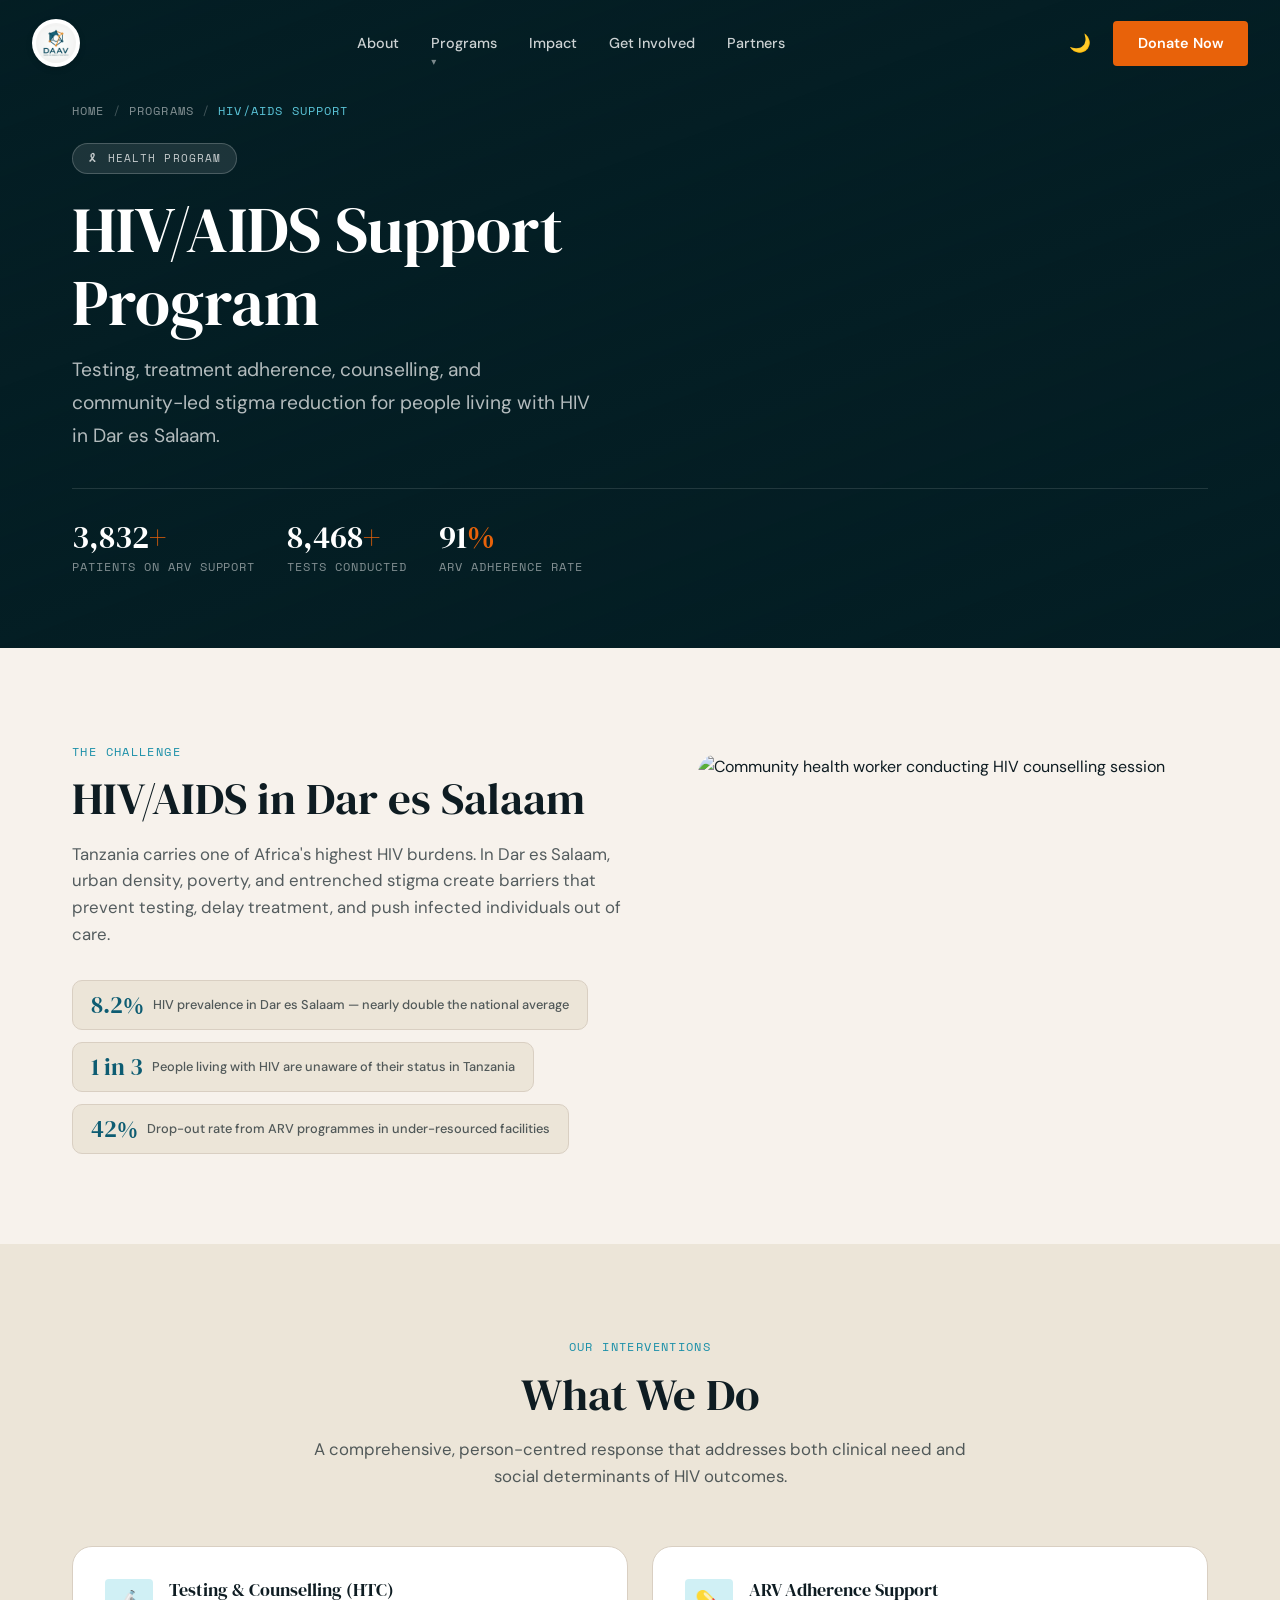
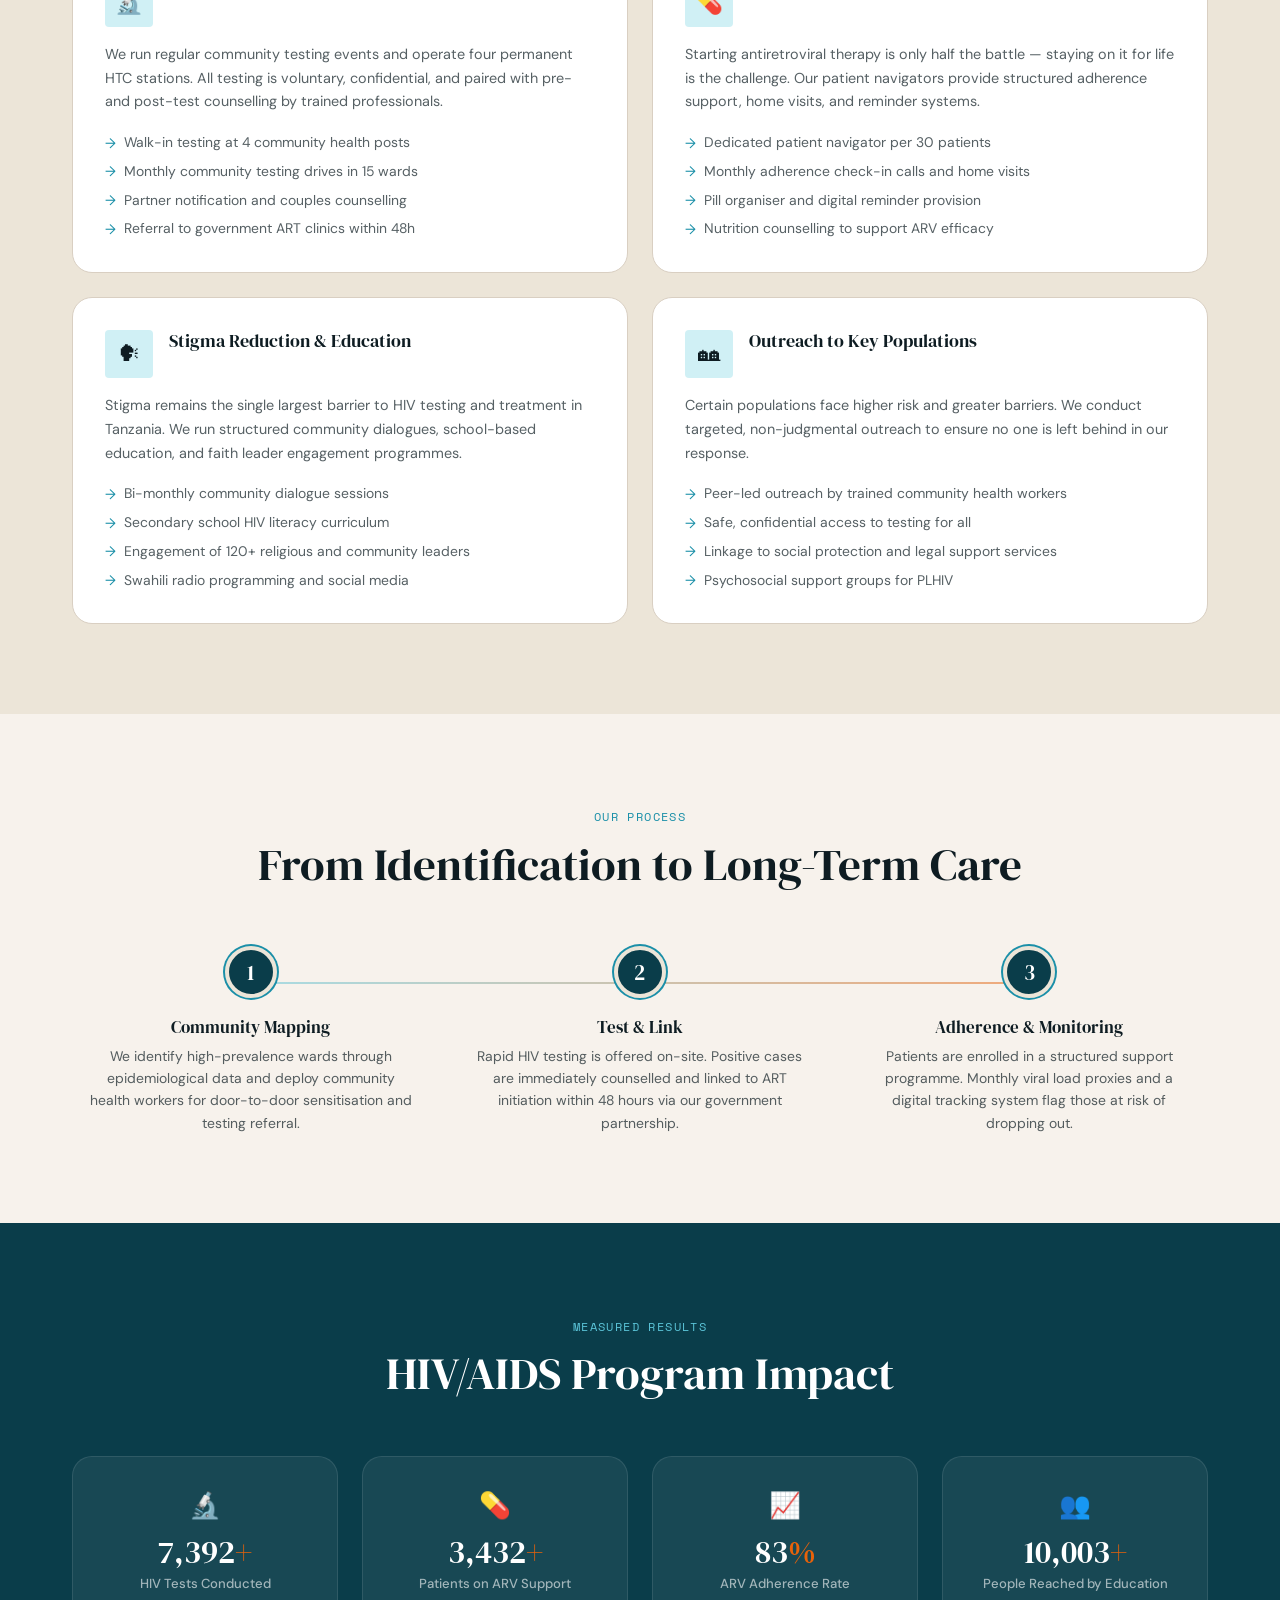
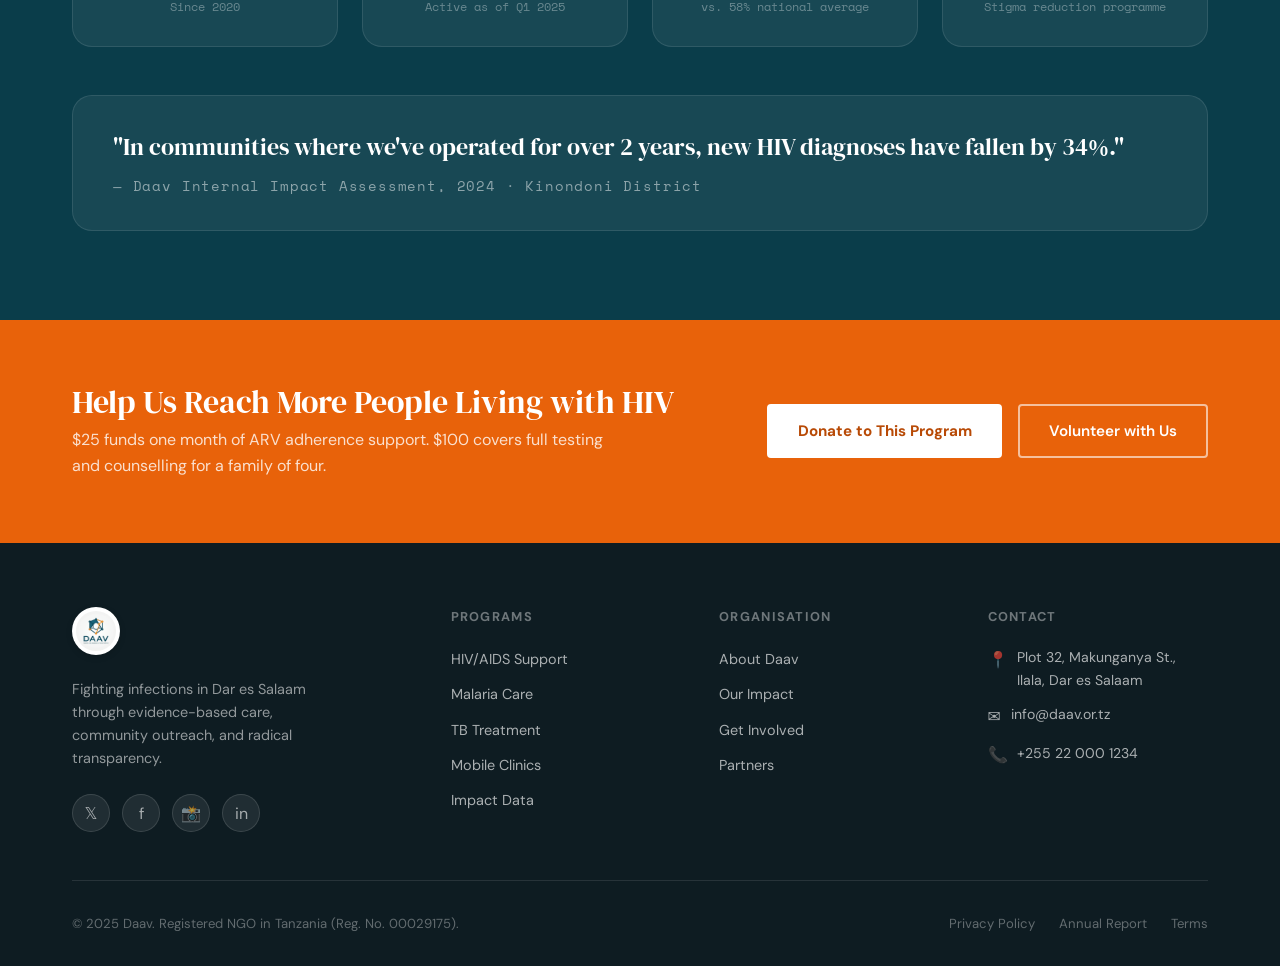
==== programs/HIV support.html @ b74aa7bf "New Program files update" ====
<!DOCTYPE html>
<html lang="en" data-theme="light">
<head>
  <meta charset="UTF-8"/>
  <meta name="viewport" content="width=device-width, initial-scale=1.0"/>
  <meta name="description" content="Daav HIV/AIDS Support Program — Testing, ARV adherence, counselling and stigma reduction in Dar es Salaam, Tanzania."/>
  <title>Daav NGO | HIV/AIDS Support</title>
  <link rel="icon" type="image/png" sizes="32x32" href="../assets/Daav_logo.webp">
  <link rel="icon" type="image/png" sizes="16x16" href="../assets/Daav_logo.webp">
  <link rel="shortcut icon" href="../assets/Daav_logo.webp">
  <link rel="stylesheet" href="../css/styles.css"/>
  <link rel="stylesheet" href="../css/programs.css"/>
  <link rel="preconnect" href="https://fonts.googleapis.com"/>
  <link rel="preconnect" href="https://fonts.gstatic.com" crossorigin/>
  <link href="https://fonts.googleapis.com/css2?family=DM+Serif+Display:ital@0;1&family=DM+Sans:wght@300;400;500;600;700&family=Space+Mono:wght@400;700&display=swap" rel="stylesheet"/>
  <style>
    .seq-line { opacity:0; transform:translateY(18px); transition:opacity .55s var(--ease-out-expo), transform .55s var(--ease-out-expo); }
    .seq-line.visible { opacity:1; transform:translateY(0); }
    .hiv-accent { color: var(--amber); }
    .hiv-bg { background-image: url('https://images.unsplash.com/photo-1585435557343-3b092031a831?w=1920&q=80'); }
  </style>
</head>
<body>

<!-- NAV -->
<nav class="nav" role="navigation" aria-label="Main navigation">
  <a href="../index.html" class="logo-container" aria-label="Daav home">
    <img src="../assets/Daav_logo.webp" alt="Daav NGO Logo" class="logo-img" loading="eager">
  </a>
  <ul class="nav-links" role="list">
    <li><a href="../index.html#about">About</a></li>
    <li class="dropdown">
      <a href="#">Programs</a>
      <div class="dropdown-menu">
        <a href="hiv-aids-support.html"><span class="dm-icon">🎗</span> HIV/AIDS Support</a>
        <a href="malaria-care.html"><span class="dm-icon">🦟</span> Malaria Care</a>
        <a href="tb-treatment.html"><span class="dm-icon">🫁</span> TB Treatment</a>
        <a href="mobile-clinics.html"><span class="dm-icon">🚐</span> Mobile Clinics</a>
        <a href="impact-data.html"><span class="dm-icon">📊</span> Impact Data</a>
      </div>
    </li>
    <li><a href="../index.html#impact">Impact</a></li>
    <li><a href="../index.html#involved">Get Involved</a></li>
    <li><a href="../index.html#trust">Partners</a></li>
  </ul>
  <div class="nav-actions">
    <button class="btn-icon" id="darkToggle" aria-label="Toggle dark mode">🌙</button>
    <a href="#" class="btn-donate-nav" data-modal="donate">Donate Now</a>
    <button class="nav-hamburger" aria-label="Open menu"><span></span><span></span><span></span></button>
  </div>
</nav>

<div class="mobile-nav" role="dialog">
  <button class="mobile-nav-close">✕</button>
  <a href="../index.html">Home</a>
  <a href="hiv-aids-support.html">HIV/AIDS Support</a>
  <a href="malaria-care.html">Malaria Care</a>
  <a href="tb-treatment.html">TB Treatment</a>
  <a href="mobile-clinics.html">Mobile Clinics</a>
  <a href="impact-data.html">Impact Data</a>
  <a href="#" data-modal="donate" style="color:var(--amber)">Donate →</a>
</div>

<!-- HERO -->
<header class="prog-hero">
  <div class="prog-hero-bg hiv-bg" aria-hidden="true"></div>
  <div class="prog-hero-content">
    <div class="prog-hero-breadcrumb">
      <a href="../index.html">Home</a>
      <span class="sep">/</span>
      <a href="#">Programs</a>
      <span class="sep">/</span>
      <span class="current">HIV/AIDS Support</span>
    </div>
    <div class="prog-hero-tag"><span>🎗 Health Program</span></div>
    <h1>HIV/AIDS Support<br>Program</h1>
    <p class="tagline">Testing, treatment adherence, counselling, and community-led stigma reduction for people living with HIV in Dar es Salaam.</p>
    <div class="prog-hero-stats">
      <div class="prog-hero-stat"><span class="num"><span class="counter" data-target="3840" data-dur="2000"></span><em>+</em></span><span class="lbl">Patients on ARV Support</span></div>
      <div class="prog-hero-stat"><span class="num"><span class="counter" data-target="8500" data-dur="2200"></span><em>+</em></span><span class="lbl">Tests Conducted</span></div>
      <div class="prog-hero-stat"><span class="num"><span class="counter" data-target="91" data-dur="1800"></span><em>%</em></span><span class="lbl">ARV Adherence Rate</span></div>
    </div>
  </div>
</header>

<!-- PROBLEM -->
<section class="prog-section prog-section-light" aria-labelledby="prob-h">
  <div class="container">
    <div class="problem-intro">
      <div class="problem-intro-text">
        <div class="section-header reveal">
          <span class="label">The Challenge</span>
          <h2 id="prob-h">HIV/AIDS in Dar es Salaam</h2>
          <p>Tanzania carries one of Africa's highest HIV burdens. In Dar es Salaam, urban density, poverty, and entrenched stigma create barriers that prevent testing, delay treatment, and push infected individuals out of care.</p>
        </div>
        <div class="stat-pills reveal reveal-delay-1">
          <div class="stat-pill"><span class="stat-pill-num">8.2%</span><span class="stat-pill-text">HIV prevalence in Dar es Salaam — nearly double the national average</span></div>
          <div class="stat-pill"><span class="stat-pill-num">1 in 3</span><span class="stat-pill-text">People living with HIV are unaware of their status in Tanzania</span></div>
          <div class="stat-pill"><span class="stat-pill-num">42%</span><span class="stat-pill-text">Drop-out rate from ARV programmes in under-resourced facilities</span></div>
        </div>
      </div>
      <div class="problem-image-wrap reveal reveal-delay-2">
        <img src="https://images.unsplash.com/photo-1576091160399-112ba8d25d1d?w=800&q=80" alt="Community health worker conducting HIV counselling session" loading="lazy"/>
      </div>
    </div>
  </div>
</section>

<!-- WHAT WE DO -->
<section class="prog-section prog-section-sand" aria-labelledby="act-h">
  <div class="container">
    <div class="section-header centered reveal">
      <span class="label">Our Interventions</span>
      <h2 id="act-h">What We Do</h2>
      <p>A comprehensive, person-centred response that addresses both clinical need and social determinants of HIV outcomes.</p>
    </div>
    <div class="activity-grid">
      <article class="activity-card reveal reveal-delay-1">
        <div class="activity-card-header">
          <div class="activity-icon">🔬</div>
          <h3>Testing &amp; Counselling (HTC)</h3>
        </div>
        <p>We run regular community testing events and operate four permanent HTC stations. All testing is voluntary, confidential, and paired with pre- and post-test counselling by trained professionals.</p>
        <ul class="activity-list">
          <li>Walk-in testing at 4 community health posts</li>
          <li>Monthly community testing drives in 15 wards</li>
          <li>Partner notification and couples counselling</li>
          <li>Referral to government ART clinics within 48h</li>
        </ul>
      </article>
      <article class="activity-card reveal reveal-delay-2">
        <div class="activity-card-header">
          <div class="activity-icon">💊</div>
          <h3>ARV Adherence Support</h3>
        </div>
        <p>Starting antiretroviral therapy is only half the battle — staying on it for life is the challenge. Our patient navigators provide structured adherence support, home visits, and reminder systems.</p>
        <ul class="activity-list">
          <li>Dedicated patient navigator per 30 patients</li>
          <li>Monthly adherence check-in calls and home visits</li>
          <li>Pill organiser and digital reminder provision</li>
          <li>Nutrition counselling to support ARV efficacy</li>
        </ul>
      </article>
      <article class="activity-card reveal reveal-delay-3">
        <div class="activity-card-header">
          <div class="activity-icon">🗣</div>
          <h3>Stigma Reduction &amp; Education</h3>
        </div>
        <p>Stigma remains the single largest barrier to HIV testing and treatment in Tanzania. We run structured community dialogues, school-based education, and faith leader engagement programmes.</p>
        <ul class="activity-list">
          <li>Bi-monthly community dialogue sessions</li>
          <li>Secondary school HIV literacy curriculum</li>
          <li>Engagement of 120+ religious and community leaders</li>
          <li>Swahili radio programming and social media</li>
        </ul>
      </article>
      <article class="activity-card reveal reveal-delay-4">
        <div class="activity-card-header">
          <div class="activity-icon">🏘</div>
          <h3>Outreach to Key Populations</h3>
        </div>
        <p>Certain populations face higher risk and greater barriers. We conduct targeted, non-judgmental outreach to ensure no one is left behind in our response.</p>
        <ul class="activity-list">
          <li>Peer-led outreach by trained community health workers</li>
          <li>Safe, confidential access to testing for all</li>
          <li>Linkage to social protection and legal support services</li>
          <li>Psychosocial support groups for PLHIV</li>
        </ul>
      </article>
    </div>
  </div>
</section>

<!-- HOW IT WORKS -->
<section class="prog-section prog-section-light" aria-labelledby="how-h">
  <div class="container">
    <div class="section-header centered reveal">
      <span class="label">Our Process</span>
      <h2 id="how-h">From Identification to Long-Term Care</h2>
    </div>
    <div class="how-grid">
      <div class="how-step reveal reveal-delay-1">
        <div class="how-step-num">1</div>
        <h3>Community Mapping</h3>
        <p>We identify high-prevalence wards through epidemiological data and deploy community health workers for door-to-door sensitisation and testing referral.</p>
      </div>
      <div class="how-step reveal reveal-delay-2">
        <div class="how-step-num">2</div>
        <h3>Test &amp; Link</h3>
        <p>Rapid HIV testing is offered on-site. Positive cases are immediately counselled and linked to ART initiation within 48 hours via our government partnership.</p>
      </div>
      <div class="how-step reveal reveal-delay-3">
        <div class="how-step-num">3</div>
        <h3>Adherence &amp; Monitoring</h3>
        <p>Patients are enrolled in a structured support programme. Monthly viral load proxies and a digital tracking system flag those at risk of dropping out.</p>
      </div>
    </div>
  </div>
</section>

<!-- IMPACT -->
<section class="prog-section prog-section-dark" aria-labelledby="imp-h">
  <div class="container">
    <div class="section-header centered reveal">
      <span class="label" style="color:var(--teal-300)">Measured Results</span>
      <h2 id="imp-h" style="color:var(--white)">HIV/AIDS Program Impact</h2>
    </div>
    <div class="impact-stat-row">
      <div class="impact-stat-card reveal reveal-delay-1"><div class="ico">🔬</div><span class="big"><span class="counter" data-target="8500" data-dur="2200"></span><em>+</em></span><span class="lbl">HIV Tests Conducted</span><span class="sub">Since 2020</span></div>
      <div class="impact-stat-card reveal reveal-delay-2"><div class="ico">💊</div><span class="big"><span class="counter" data-target="3840" data-dur="2000"></span><em>+</em></span><span class="lbl">Patients on ARV Support</span><span class="sub">Active as of Q1 2025</span></div>
      <div class="impact-stat-card reveal reveal-delay-3"><div class="ico">📈</div><span class="big"><span class="counter" data-target="91" data-dur="1800"></span><em>%</em></span><span class="lbl">ARV Adherence Rate</span><span class="sub">vs. 58% national average</span></div>
      <div class="impact-stat-card reveal reveal-delay-4"><div class="ico">👥</div><span class="big"><span class="counter" data-target="12000" data-dur="2500"></span><em>+</em></span><span class="lbl">People Reached by Education</span><span class="sub">Stigma reduction programme</span></div>
    </div>
    <div class="seq-reveal reveal" style="background:rgba(255,255,255,.06);border:1px solid rgba(255,255,255,.1);border-radius:var(--radius-lg);padding:2rem 2.5rem;">
      <p class="seq-line" style="font-family:var(--font-display);font-size:1.5rem;color:var(--white);max-width:none;margin-bottom:.6rem">"In communities where we've operated for over 2 years, new HIV diagnoses have fallen by 34%."</p>
      <p class="seq-line" style="font-size:.85rem;color:rgba(255,255,255,.5);font-family:var(--font-mono);letter-spacing:.06em;max-width:none">— Daav Internal Impact Assessment, 2024 · Kinondoni District</p>
    </div>
  </div>
</section>

<!-- CTA -->
<section class="prog-cta">
  <div class="container">
    <div class="prog-cta-inner">
      <div class="prog-cta-text">
        <h2>Help Us Reach More People Living with HIV</h2>
        <p>$25 funds one month of ARV adherence support. $100 covers full testing and counselling for a family of four.</p>
      </div>
      <div class="prog-cta-buttons">
        <a href="#" class="btn-white-cta" data-modal="donate">Donate to This Program</a>
        <a href="../index.html#involved" class="btn-ghost-cta">Volunteer with Us</a>
      </div>
    </div>
  </div>
</section>

<!-- FOOTER -->
<footer class="footer" role="contentinfo">
  <div class="container">
    <div class="footer-grid">
      <div class="footer-brand">
        <a href="../index.html" class="logo-container" aria-label="Daav home">
    <img src="../assets/Daav_logo.webp" alt="Daav NGO Logo" class="logo-img" loading="eager">
  </a>
        <p>Fighting infections in Dar es Salaam through evidence-based care, community outreach, and radical transparency.</p>
        <div class="footer-socials">
          <a href="#" class="social-link" aria-label="Twitter">𝕏</a>
          <a href="#" class="social-link" aria-label="Facebook">f</a>
          <a href="#" class="social-link" aria-label="Instagram">📸</a>
          <a href="#" class="social-link" aria-label="LinkedIn">in</a>
        </div>
      </div>
      <div class="footer-col">
        <h5>Programs</h5>
        <ul>
          <li><a href="hiv-aids-support.html">HIV/AIDS Support</a></li>
          <li><a href="malaria-care.html">Malaria Care</a></li>
          <li><a href="tb-treatment.html">TB Treatment</a></li>
          <li><a href="mobile-clinics.html">Mobile Clinics</a></li>
          <li><a href="impact-data.html">Impact Data</a></li>
        </ul>
      </div>
      <div class="footer-col">
        <h5>Organisation</h5>
        <ul>
          <li><a href="../index.html#about">About Daav</a></li>
          <li><a href="../index.html#impact">Our Impact</a></li>
          <li><a href="../index.html#involved">Get Involved</a></li>
          <li><a href="../index.html#trust">Partners</a></li>
        </ul>
      </div>
      <div class="footer-col">
        <h5>Contact</h5>
        <address style="font-style:normal">
          <p class="footer-contact-item"><span>📍</span><span>Plot 32, Makunganya St., Ilala, Dar es Salaam</span></p>
          <p class="footer-contact-item"><span>✉</span><a href="mailto:info@daav.or.tz" style="color:rgba(255,255,255,.65)">info@daav.or.tz</a></p>
          <p class="footer-contact-item"><span>📞</span><a href="tel:+255220001234" style="color:rgba(255,255,255,.65)">+255 22 000 1234</a></p>
        </address>
      </div>
    </div>
    <div class="footer-bottom">
      <p>© 2025 Daav. Registered NGO in Tanzania (Reg. No. 00029175).</p>
      <nav class="footer-bottom-links"><a href="#">Privacy Policy</a><a href="#">Annual Report</a><a href="#">Terms</a></nav>
    </div>
  </div>
</footer>

<!-- MODAL -->
<div id="donateModal" class="modal-overlay" role="dialog" aria-modal="true" aria-labelledby="modal-title">
  <div class="modal">
    <button class="modal-close">✕</button>
    <h3 id="modal-title">Support HIV/AIDS Care</h3>
    <p>Your donation funds ARV adherence support, testing, and counselling in Dar es Salaam.</p>
    <div class="donation-amounts">
      <button class="amount-btn active">$25 <small>1 Month ARV Support</small></button>
      <button class="amount-btn">$50 <small>Family Testing</small></button>
      <button class="amount-btn">$100 <small>Navigator Month</small></button>
      <button class="amount-btn">$250 <small>Full Quarter</small></button>
    </div>
    <input type="number" id="customAmount" class="modal-input" placeholder="$ Custom amount" min="1"/>
    <button class="modal-submit">Donate Securely →</button>
    <p class="modal-secure">🔒 Secure · 100% to programs · Tax deductible</p>
  </div>
</div>

<script src="../js/programs.js"></script>
</body>
</html>
---- css/styles.css ----
/* ============================================
   DAAV NGO — styles.css
   Editorial Humanitarian Design System
   ============================================ */

/* --- Google Fonts Import --- */
@import url('https://fonts.googleapis.com/css2?family=DM+Serif+Display:ital@0;1&family=DM+Sans:wght@300;400;500;600;700&family=Space+Mono:wght@400;700&display=swap');

/* --- CSS Variables --- */
:root {
  --teal-950: #041e24;
  --teal-900: #0a3d4a;
  --teal-700: #0d5c72;
  --teal-500: #1a8fa8;
  --teal-300: #5bc4d8;
  --teal-100: #d0f0f5;
  --teal-50:  #eaf8fb;

  --amber:    #e8620a;
  --amber-lt: #f5a96a;
  --amber-dk: #b84a06;

  --cream:    #f7f2ec;
  --sand:     #ece5d8;
  --bone:     #d9cfc2;

  --ink:      #0e1c22;
  --ink-70:   rgba(14,28,34,.7);
  --ink-40:   rgba(14,28,34,.4);
  --white:    #ffffff;

  --font-display: 'DM Serif Display', Georgia, serif;
  --font-body:    'DM Sans', system-ui, sans-serif;
  --font-mono:    'Space Mono', monospace;

  --radius-sm: 4px;
  --radius-md: 10px;
  --radius-lg: 20px;

  --shadow-card: 0 4px 24px rgba(4,30,36,.10);
  --shadow-lift: 0 12px 48px rgba(4,30,36,.18);

  --ease-out-expo: cubic-bezier(0.16,1,0.3,1);
  --ease-in-out:   cubic-bezier(0.4,0,0.2,1);

  --max-w: 1200px;
  --gutter: clamp(1rem, 4vw, 2rem);
}

/* Dark mode */
[data-theme="dark"] {
  --cream:  #0e1c22;
  --sand:   #142530;
  --bone:   #1e3545;
  --ink:    #e8f4f7;
  --ink-70: rgba(232,244,247,.7);
  --ink-40: rgba(232,244,247,.4);
  --white:  #0a2d38;
  --shadow-card: 0 4px 24px rgba(0,0,0,.4);
  --shadow-lift: 0 12px 48px rgba(0,0,0,.5);
}

/* --- Reset & Base --- */
*, *::before, *::after { box-sizing: border-box; margin: 0; padding: 0; }

html { scroll-behavior: smooth; font-size: 16px; }

body {
  font-family: var(--font-body);
  background: var(--cream);
  color: var(--ink);
  line-height: 1.6;
  overflow-x: hidden;
  transition: background .3s var(--ease-in-out), color .3s var(--ease-in-out);
}

img { max-width: 100%; height: auto; display: block; }
a  { color: inherit; text-decoration: none; }
ul { list-style: none; }

/* --- Typography Scale --- */
h1, h2, h3, h4 {
  font-family: var(--font-display);
  line-height: 1.15;
  font-weight: 400;
}

h1 { font-size: clamp(2.4rem, 5vw, 4.2rem); }
h2 { font-size: clamp(1.9rem, 3.5vw, 3rem); }
h3 { font-size: clamp(1.3rem, 2vw, 1.75rem); }
h4 { font-size: 1.1rem; }

p  { font-size: clamp(.95rem, 1.5vw, 1.05rem); color: var(--ink-70); max-width: 65ch; }

.label {
  font-family: var(--font-mono);
  font-size: .72rem;
  letter-spacing: .12em;
  text-transform: uppercase;
  color: var(--teal-500);
}

/* --- Layout Utilities --- */
.container {
  width: 100%;
  max-width: var(--max-w);
  margin: 0 auto;
  padding: 0 var(--gutter);
}

.section-pad { padding: clamp(4rem, 8vw, 8rem) 0; }

.grid-2 { display: grid; grid-template-columns: 1fr 1fr; gap: 2rem; }
.grid-3 { display: grid; grid-template-columns: repeat(3, 1fr); gap: 2rem; }
.grid-4 { display: grid; grid-template-columns: repeat(4, 1fr); gap: 1.5rem; }

/* --- Buttons --- */
.btn {
  display: inline-flex;
  align-items: center;
  gap: .6rem;
  padding: .85rem 2rem;
  border-radius: var(--radius-sm);
  font-family: var(--font-body);
  font-size: .95rem;
  font-weight: 600;
  cursor: pointer;
  border: 2px solid transparent;
  transition: all .25s var(--ease-in-out);
  text-decoration: none;
}

.btn-primary {
  background: var(--amber);
  color: var(--white);
  border-color: var(--amber);
}
.btn-primary:hover {
  background: var(--amber-dk);
  border-color: var(--amber-dk);
  transform: translateY(-2px);
  box-shadow: 0 8px 28px rgba(232,98,10,.35);
}

.btn-outline {
  background: transparent;
  color: var(--white);
  border-color: rgba(255,255,255,.6);
}
.btn-outline:hover {
  background: rgba(255,255,255,.12);
  border-color: var(--white);
  transform: translateY(-2px);
}

.btn-teal {
  background: var(--teal-700);
  color: var(--white);
  border-color: var(--teal-700);
}
.btn-teal:hover {
  background: var(--teal-900);
  transform: translateY(-2px);
  box-shadow: 0 8px 28px rgba(13,92,114,.35);
}

/* --- Scroll Reveal --- */
.reveal {
  opacity: 0;
  transform: translateY(32px);
  transition: opacity .7s var(--ease-out-expo), transform .7s var(--ease-out-expo);
}
.reveal.visible {
  opacity: 1;
  transform: translateY(0);
}
.reveal-delay-1 { transition-delay: .1s; }
.reveal-delay-2 { transition-delay: .2s; }
.reveal-delay-3 { transition-delay: .3s; }
.reveal-delay-4 { transition-delay: .4s; }
.reveal-delay-5 { transition-delay: .5s; }

/* ============================================
   NAVIGATION
   ============================================ */
.nav {
  position: fixed;
  top: 0; left: 0; right: 0;
  z-index: 1000;
  padding: 1.2rem var(--gutter);
  display: flex;
  align-items: center;
  justify-content: space-between;
  transition: background .35s, backdrop-filter .35s, box-shadow .35s;
}

.nav.scrolled {
  background: rgba(10, 61, 74, .92);
  backdrop-filter: blur(16px);
  box-shadow: 0 2px 20px rgba(4,30,36,.25);
}

.nav-logo {
  display: flex;
  align-items: center;
  gap: .75rem;
}

.nav-logo-mark {
  width: 40px; height: 40px;
  background: var(--amber);
  border-radius: var(--radius-sm);
  display: flex; align-items: center; justify-content: center;
  font-family: var(--font-display);
  font-size: 1.3rem;
  color: var(--white);
  font-weight: 700;
  letter-spacing: -.02em;
}

.nav-logo-text {
  font-family: var(--font-display);
  font-size: 1.4rem;
  color: var(--white);
  letter-spacing: .02em;
}

.nav-links {
  display: flex;
  align-items: center;
  gap: 2rem;
}

.nav-links a {
  color: rgba(255,255,255,.8);
  font-size: .9rem;
  font-weight: 500;
  transition: color .2s;
  position: relative;
}

.nav-links a::after {
  content: '';
  position: absolute;
  bottom: -4px; left: 0;
  width: 0; height: 2px;
  background: var(--amber);
  transition: width .25s var(--ease-out-expo);
}

.nav-links a:hover { color: var(--white); }
.nav-links a:hover::after { width: 100%; }

.nav-actions {
  display: flex;
  align-items: center;
  gap: 1rem;
}

.btn-donate-nav {
  background: var(--amber);
  color: var(--white);
  padding: .55rem 1.4rem;
  border-radius: var(--radius-sm);
  font-size: .9rem;
  font-weight: 600;
  transition: all .2s;
  border: 2px solid var(--amber);
}
.btn-donate-nav:hover {
  background: var(--amber-dk);
  border-color: var(--amber-dk);
}

.btn-icon {
  background: transparent;
  border: none;
  color: var(--white);
  cursor: pointer;
  padding: .4rem;
  border-radius: 50%;
  display: flex;
  align-items: center;
  transition: background .2s;
  font-size: 1.1rem;
}
.btn-icon:hover { background: rgba(255,255,255,.12); }

.btn-lang {
  background: rgba(255,255,255,.15);
  border: 1px solid rgba(255,255,255,.3);
  color: var(--white);
  padding: .4rem .8rem;
  border-radius: 20px;
  font-size: .8rem;
  font-weight: 600;
  cursor: pointer;
  transition: all .2s;
  font-family: var(--font-body);
}
.btn-lang:hover { background: rgba(255,255,255,.25); }

.nav-hamburger {
  display: none;
  flex-direction: column;
  gap: 5px;
  cursor: pointer;
  padding: .4rem;
}

.nav-hamburger span {
  display: block;
  width: 24px; height: 2px;
  background: var(--white);
  border-radius: 2px;
  transition: all .3s;
}

/* ============================================
   HERO SECTION
   ============================================ */
.hero {
  position: relative;
  min-height: 100vh;
  display: flex;
  align-items: center;
  overflow: hidden;
  background: var(--teal-950);
}

.hero-bg {
  position: absolute;
  inset: 0;
  background-image:
    linear-gradient(to bottom, rgba(4,30,36,.3) 0%, rgba(4,30,36,.6) 50%, rgba(4,30,36,.85) 100%),
    url('https://images.unsplash.com/photo-1576091160550-2173dba999ef?w=1920&q=80');
  background-size: cover;
  background-position: center 30%;
  will-change: transform;
  transition: background-position .1s linear;
}

/* Grain overlay */
.hero-bg::after {
  content: '';
  position: absolute;
  inset: 0;
  background-image: url("data:image/svg+xml,%3Csvg viewBox='0 0 200 200' xmlns='http://www.w3.org/2000/svg'%3E%3Cfilter id='noise'%3E%3CfeTurbulence type='fractalNoise' baseFrequency='.65' numOctaves='3' stitchTiles='stitch'/%3E%3C/filter%3E%3Crect width='100%25' height='100%25' filter='url(%23noise)' opacity='.04'/%3E%3C/svg%3E");
  background-size: 200px 200px;
  opacity: .4;
  pointer-events: none;
}

.hero-content {
  position: relative;
  z-index: 2;
  max-width: var(--max-w);
  margin: 0 auto;
  padding: 0 var(--gutter);
  padding-top: 6rem;
}

.hero-eyebrow {
  display: inline-flex;
  align-items: center;
  gap: .6rem;
  background: rgba(91,196,216,.15);
  border: 1px solid rgba(91,196,216,.3);
  padding: .4rem 1rem;
  border-radius: 20px;
  margin-bottom: 2rem;
}

.hero-eyebrow-dot {
  width: 8px; height: 8px;
  background: var(--teal-300);
  border-radius: 50%;
  animation: pulse-dot 2s ease-in-out infinite;
}

@keyframes pulse-dot {
  0%, 100% { transform: scale(1); opacity: 1; }
  50% { transform: scale(1.4); opacity: .7; }
}

.hero-eyebrow span {
  font-family: var(--font-mono);
  font-size: .72rem;
  letter-spacing: .1em;
  text-transform: uppercase;
  color: var(--teal-300);
}

.hero-heading {
  color: var(--white);
  max-width: 760px;
  margin-bottom: 1.5rem;
  min-height: 2.5em;
}

#typewriter-cursor {
  display: inline-block;
  width: 3px;
  height: .85em;
  background: var(--amber);
  margin-left: 4px;
  vertical-align: text-bottom;
  animation: blink .7s step-end infinite;
}

@keyframes blink {
  0%, 100% { opacity: 1; }
  50% { opacity: 0; }
}

.hero-sub {
  color: rgba(255,255,255,.75);
  font-size: clamp(1rem, 1.8vw, 1.2rem);
  max-width: 580px;
  margin-bottom: 2.5rem;
  line-height: 1.7;
}

.hero-cta {
  display: flex;
  flex-wrap: wrap;
  gap: 1rem;
  margin-bottom: 4rem;
}

.hero-stat-bar {
  display: flex;
  flex-wrap: wrap;
  gap: 2.5rem;
  padding-top: 2.5rem;
  border-top: 1px solid rgba(255,255,255,.15);
}

.hero-stat {
  display: flex;
  flex-direction: column;
  gap: .2rem;
}

.hero-stat-number {
  font-family: var(--font-display);
  font-size: clamp(1.8rem, 3vw, 2.4rem);
  color: var(--white);
  line-height: 1;
}

.hero-stat-number span {
  color: var(--amber);
}

.hero-stat-label {
  font-size: .8rem;
  color: rgba(255,255,255,.55);
  text-transform: uppercase;
  letter-spacing: .08em;
  font-family: var(--font-mono);
}

.hero-scroll-hint {
  position: absolute;
  bottom: 2.5rem;
  right: var(--gutter);
  display: flex;
  flex-direction: column;
  align-items: center;
  gap: .5rem;
  color: rgba(255,255,255,.4);
}

.hero-scroll-hint span {
  font-size: .7rem;
  letter-spacing: .12em;
  text-transform: uppercase;
  font-family: var(--font-mono);
  writing-mode: vertical-rl;
}

.scroll-line {
  width: 1px;
  height: 60px;
  background: linear-gradient(to bottom, rgba(255,255,255,.3), transparent);
  animation: scroll-drop 2s ease-in-out infinite;
}

@keyframes scroll-drop {
  0% { transform: scaleY(0); transform-origin: top; }
  50% { transform: scaleY(1); transform-origin: top; }
  51% { transform: scaleY(1); transform-origin: bottom; }
  100% { transform: scaleY(0); transform-origin: bottom; }
}

/* ============================================
   SECTION HEADERS
   ============================================ */
.section-header {
  margin-bottom: 3.5rem;
}

.section-header .label {
  display: inline-block;
  margin-bottom: .75rem;
}

.section-header h2 {
  margin-bottom: 1rem;
}

.section-header p {
  font-size: 1.05rem;
  max-width: 55ch;
}

.section-header.centered {
  text-align: center;
}
.section-header.centered p { margin: 0 auto; }

/* ============================================
   SECTION 2 — THE PROBLEM
   ============================================ */
.problem-section {
  background: var(--cream);
}

.problem-layout {
  display: grid;
  grid-template-columns: 1fr 1.2fr;
  gap: 5rem;
  align-items: start;
}

.problem-visual {
  position: relative;
}

.problem-image-frame {
  border-radius: var(--radius-lg);
  overflow: hidden;
  aspect-ratio: 4/5;
  position: relative;
}

.problem-image-frame img {
  width: 100%; height: 100%;
  object-fit: cover;
  transition: transform .6s var(--ease-out-expo);
}
.problem-image-frame:hover img { transform: scale(1.04); }

.problem-badge {
  position: absolute;
  bottom: -1.5rem;
  right: -1.5rem;
  background: var(--teal-900);
  color: var(--white);
  padding: 1.5rem;
  border-radius: var(--radius-md);
  box-shadow: var(--shadow-lift);
  min-width: 160px;
  text-align: center;
}

.problem-badge-number {
  font-family: var(--font-display);
  font-size: 2.2rem;
  line-height: 1;
  color: var(--amber);
  display: block;
}

.problem-badge-text {
  font-size: .8rem;
  color: rgba(255,255,255,.7);
  font-family: var(--font-mono);
  text-transform: uppercase;
  letter-spacing: .06em;
  display: block;
  margin-top: .3rem;
}

.data-blocks {
  display: grid;
  grid-template-columns: 1fr 1fr;
  gap: 1rem;
  margin-top: 2rem;
}

.data-block {
  background: var(--sand);
  border-radius: var(--radius-md);
  padding: 1.4rem;
  border: 1px solid var(--bone);
  transition: transform .25s, box-shadow .25s;
}

.data-block:hover {
  transform: translateY(-4px);
  box-shadow: var(--shadow-card);
}

.data-block-icon {
  width: 40px; height: 40px;
  background: var(--teal-100);
  border-radius: var(--radius-sm);
  display: flex; align-items: center; justify-content: center;
  font-size: 1.3rem;
  margin-bottom: .75rem;
}

.data-block h4 {
  font-family: var(--font-body);
  font-size: .85rem;
  font-weight: 600;
  margin-bottom: .3rem;
  color: var(--ink);
}

.data-block p {
  font-size: .82rem;
  line-height: 1.5;
  max-width: none;
}

/* ============================================
   SECTION 3 — SOLUTION
   ============================================ */
.solution-section {
  background: var(--teal-900);
  position: relative;
  overflow: hidden;
}

.solution-section::before {
  content: '';
  position: absolute;
  top: -100px; right: -100px;
  width: 500px; height: 500px;
  background: radial-gradient(circle, rgba(91,196,216,.1) 0%, transparent 70%);
  pointer-events: none;
}

.solution-section .section-header .label,
.solution-section .section-header h2,
.solution-section .section-header p {
  color: var(--white);
}
.solution-section .section-header p { color: rgba(255,255,255,.65); }

.solution-cards {
  display: grid;
  grid-template-columns: repeat(3, 1fr);
  gap: 1.5rem;
}

.solution-card {
  background: rgba(255,255,255,.06);
  border: 1px solid rgba(255,255,255,.12);
  border-radius: var(--radius-lg);
  padding: 2.2rem;
  transition: all .3s var(--ease-out-expo);
  position: relative;
  overflow: hidden;
}

.solution-card::before {
  content: '';
  position: absolute;
  top: 0; left: 0; right: 0;
  height: 3px;
  background: var(--amber);
  transform: scaleX(0);
  transform-origin: left;
  transition: transform .35s var(--ease-out-expo);
}

.solution-card:hover {
  background: rgba(255,255,255,.1);
  transform: translateY(-6px);
  box-shadow: 0 20px 60px rgba(0,0,0,.3);
}

.solution-card:hover::before { transform: scaleX(1); }

.solution-card-icon {
  width: 54px; height: 54px;
  background: rgba(91,196,216,.15);
  border-radius: var(--radius-md);
  display: flex; align-items: center; justify-content: center;
  font-size: 1.6rem;
  margin-bottom: 1.5rem;
}

.solution-card h3 {
  color: var(--white);
  font-size: 1.3rem;
  margin-bottom: .75rem;
}

.solution-card p {
  color: rgba(255,255,255,.6);
  font-size: .92rem;
  max-width: none;
}

.solution-card-tags {
  display: flex;
  flex-wrap: wrap;
  gap: .4rem;
  margin-top: 1.5rem;
}

.tag {
  background: rgba(91,196,216,.15);
  color: var(--teal-300);
  padding: .25rem .75rem;
  border-radius: 20px;
  font-size: .74rem;
  font-weight: 500;
  border: 1px solid rgba(91,196,216,.25);
}

/* ============================================
   SECTION 4 — IMPACT METRICS
   ============================================ */
.impact-section {
  background: var(--cream);
  position: relative;
}

.impact-grid {
  display: grid;
  grid-template-columns: repeat(4, 1fr);
  gap: 1.5rem;
  margin-bottom: 4rem;
}

.metric-card {
  background: var(--white);
  border-radius: var(--radius-lg);
  padding: 2rem 1.5rem;
  text-align: center;
  border: 1px solid var(--bone);
  box-shadow: var(--shadow-card);
  transition: transform .25s, box-shadow .25s;
  position: relative;
  overflow: hidden;
}

.metric-card::after {
  content: '';
  position: absolute;
  bottom: 0; left: 0; right: 0;
  height: 3px;
  background: linear-gradient(to right, var(--teal-500), var(--amber));
}

.metric-card:hover {
  transform: translateY(-6px);
  box-shadow: var(--shadow-lift);
}

.metric-card-icon {
  font-size: 1.8rem;
  margin-bottom: .75rem;
}

.metric-number {
  font-family: var(--font-display);
  font-size: clamp(2rem, 3vw, 2.8rem);
  color: var(--teal-700);
  line-height: 1;
  display: block;
  margin-bottom: .3rem;
}

.metric-number .counter { color: var(--teal-700); }
.metric-suffix { color: var(--amber); }

.metric-label {
  font-size: .85rem;
  color: var(--ink-70);
  font-weight: 500;
  margin-bottom: .5rem;
  display: block;
}

.metric-sub {
  font-size: .78rem;
  color: var(--ink-40);
  font-family: var(--font-mono);
  max-width: none;
}

/* EA Cost transparency bar */
.ea-transparency {
  background: var(--sand);
  border-radius: var(--radius-lg);
  padding: 2.5rem;
  border: 1px solid var(--bone);
  display: grid;
  grid-template-columns: 1fr 2fr;
  gap: 3rem;
  align-items: center;
}

.ea-transparency h3 {
  font-size: 1.4rem;
  margin-bottom: .5rem;
}

.ea-transparency p { font-size: .9rem; max-width: none; }

.cost-breakdown {
  display: flex;
  flex-direction: column;
  gap: .75rem;
}

.cost-bar-item {
  display: flex;
  align-items: center;
  gap: 1rem;
}

.cost-bar-label {
  font-size: .82rem;
  font-weight: 500;
  min-width: 140px;
  color: var(--ink);
}

.cost-bar-track {
  flex: 1;
  height: 8px;
  background: var(--bone);
  border-radius: 4px;
  overflow: hidden;
}

.cost-bar-fill {
  height: 100%;
  border-radius: 4px;
  background: var(--teal-500);
  width: var(--w, 50%);
  transform: scaleX(0);
  transform-origin: left;
  transition: transform 1.2s var(--ease-out-expo);
}

.cost-bar-fill.programs { background: var(--teal-500); }
.cost-bar-fill.admin    { background: var(--amber-lt); }
.cost-bar-fill.research { background: var(--teal-300); }

.cost-bar-fill.animated { transform: scaleX(1); }

.cost-bar-pct {
  font-family: var(--font-mono);
  font-size: .78rem;
  color: var(--ink-70);
  min-width: 38px;
  text-align: right;
}

/* ============================================
   SECTION 5 — HOW IT WORKS
   ============================================ */
.process-section {
  background: var(--sand);
  position: relative;
}

.process-steps {
  position: relative;
  display: grid;
  grid-template-columns: repeat(4, 1fr);
  gap: 0;
  counter-reset: step;
}

/* Connecting line */
.process-steps::before {
  content: '';
  position: absolute;
  top: 48px;
  left: calc(12.5% - 1px);
  right: calc(12.5% - 1px);
  height: 2px;
  background: linear-gradient(to right, var(--teal-500), var(--amber));
  z-index: 0;
}

.process-step {
  position: relative;
  padding: 0 1.5rem;
  text-align: center;
  z-index: 1;
}

.step-num {
  width: 56px; height: 56px;
  border-radius: 50%;
  background: var(--teal-900);
  color: var(--white);
  display: flex; align-items: center; justify-content: center;
  font-family: var(--font-display);
  font-size: 1.4rem;
  margin: 0 auto 1.5rem;
  position: relative;
  border: 4px solid var(--sand);
  box-shadow: 0 0 0 2px var(--teal-500);
  transition: all .3s;
}

.process-step:hover .step-num {
  background: var(--amber);
  box-shadow: 0 0 0 2px var(--amber-dk), 0 8px 24px rgba(232,98,10,.3);
}

.process-step h3 {
  font-size: 1.1rem;
  margin-bottom: .6rem;
  color: var(--ink);
}

.process-step p {
  font-size: .88rem;
  line-height: 1.6;
  max-width: none;
}

/* ============================================
   SECTION 6 — GET INVOLVED
   ============================================ */
.involved-section {
  background: var(--cream);
}

.involved-cards {
  display: grid;
  grid-template-columns: repeat(3, 1fr);
  gap: 2rem;
}

.involved-card {
  border-radius: var(--radius-lg);
  padding: 2.5rem;
  position: relative;
  overflow: hidden;
  transition: transform .3s var(--ease-out-expo), box-shadow .3s;
}

.involved-card-volunteer {
  background: var(--teal-900);
  color: var(--white);
}

.involved-card-donate {
  background: var(--amber);
  color: var(--white);
}

.involved-card-partner {
  background: var(--sand);
  color: var(--ink);
  border: 2px solid var(--bone);
}

.involved-card:hover {
  transform: translateY(-8px);
  box-shadow: var(--shadow-lift);
}

.involved-card-icon {
  font-size: 2.4rem;
  margin-bottom: 1.2rem;
}

.involved-card h3 {
  font-size: 1.5rem;
  margin-bottom: .75rem;
  color: inherit;
}

.involved-card p {
  font-size: .9rem;
  line-height: 1.7;
  margin-bottom: 1.8rem;
  max-width: none;
}

.involved-card-volunteer p,
.involved-card-donate p { color: rgba(255,255,255,.75); }
.involved-card-partner p { color: var(--ink-70); }

.btn-white {
  background: var(--white);
  color: var(--teal-900);
  border: 2px solid var(--white);
  padding: .7rem 1.6rem;
  font-weight: 700;
  font-size: .9rem;
}
.btn-white:hover {
  background: transparent;
  color: var(--white);
}

.btn-white-outline {
  background: transparent;
  color: var(--white);
  border: 2px solid rgba(255,255,255,.6);
  padding: .7rem 1.6rem;
  font-size: .9rem;
  font-weight: 700;
}
.btn-white-outline:hover {
  background: rgba(255,255,255,.1);
  border-color: var(--white);
}

.btn-teal-solid {
  background: var(--teal-700);
  color: var(--white);
  border: 2px solid var(--teal-700);
  padding: .7rem 1.6rem;
  font-size: .9rem;
  font-weight: 700;
}
.btn-teal-solid:hover {
  background: var(--teal-900);
  border-color: var(--teal-900);
  transform: translateY(-2px);
}

/* ============================================
   SECTION 7 — TRUST & CREDIBILITY
   ============================================ */
.trust-section {
  background: var(--teal-950);
  position: relative;
  overflow: hidden;
}

.trust-section::before {
  content: '';
  position: absolute;
  bottom: -200px; left: -200px;
  width: 600px; height: 600px;
  background: radial-gradient(circle, rgba(26,143,168,.1) 0%, transparent 70%);
  pointer-events: none;
}

.trust-grid {
  display: grid;
  grid-template-columns: 1fr 1fr;
  gap: 5rem;
  align-items: start;
}

.trust-section .section-header h2,
.trust-section .section-header p,
.trust-section .section-header .label { color: var(--white); }
.trust-section .section-header p { color: rgba(255,255,255,.6); }

/* Testimonial */
.testimonials {
  display: flex;
  flex-direction: column;
  gap: 1.5rem;
}

.testimonial-card {
  background: rgba(255,255,255,.06);
  border: 1px solid rgba(255,255,255,.1);
  border-radius: var(--radius-lg);
  padding: 1.8rem;
  transition: background .25s;
}
.testimonial-card:hover { background: rgba(255,255,255,.1); }

.testimonial-quote {
  font-size: 1rem;
  color: rgba(255,255,255,.8);
  line-height: 1.7;
  margin-bottom: 1.2rem;
  max-width: none;
  font-style: italic;
}

.testimonial-quote::before { content: '"'; color: var(--amber); font-size: 1.4em; }
.testimonial-quote::after  { content: '"'; color: var(--amber); font-size: 1.4em; }

.testimonial-author {
  display: flex;
  align-items: center;
  gap: .8rem;
}

.testimonial-avatar {
  width: 44px; height: 44px;
  border-radius: 50%;
  background: var(--teal-700);
  display: flex; align-items: center; justify-content: center;
  font-size: 1.1rem;
  color: var(--white);
  font-weight: 700;
  font-family: var(--font-display);
  flex-shrink: 0;
}

.testimonial-name {
  font-size: .9rem;
  font-weight: 600;
  color: var(--white);
  display: block;
}

.testimonial-role {
  font-size: .78rem;
  color: rgba(255,255,255,.45);
  font-family: var(--font-mono);
  display: block;
}

/* Partners */
.trust-right .section-header { margin-bottom: 2rem; }

.transparency-box {
  background: rgba(232,98,10,.12);
  border: 1px solid rgba(232,98,10,.3);
  border-radius: var(--radius-md);
  padding: 1.5rem;
  margin-bottom: 2.5rem;
  display: flex;
  gap: 1rem;
  align-items: flex-start;
}

.transparency-box-icon { font-size: 1.4rem; flex-shrink: 0; }

.transparency-box h4 {
  font-family: var(--font-body);
  font-size: .9rem;
  font-weight: 600;
  color: var(--amber-lt);
  margin-bottom: .25rem;
}

.transparency-box p {
  font-size: .83rem;
  color: rgba(255,255,255,.6);
  max-width: none;
}

.partners-grid {
  display: grid;
  grid-template-columns: repeat(3, 1fr);
  gap: 1rem;
}

.partner-logo {
  background: rgba(255,255,255,.07);
  border: 1px solid rgba(255,255,255,.1);
  border-radius: var(--radius-md);
  padding: 1.2rem;
  display: flex;
  align-items: center;
  justify-content: center;
  height: 72px;
  font-family: var(--font-mono);
  font-size: .75rem;
  color: rgba(255,255,255,.45);
  text-align: center;
  transition: all .25s;
}

.partner-logo:hover {
  background: rgba(255,255,255,.12);
  color: rgba(255,255,255,.8);
}

/* ============================================
   FOOTER
   ============================================ */
.footer {
  background: var(--ink);
  color: var(--white);
  padding: 4rem 0 2rem;
}

.footer-grid {
  display: grid;
  grid-template-columns: 1.5fr 1fr 1fr 1fr;
  gap: 3rem;
  padding-bottom: 3rem;
  border-bottom: 1px solid rgba(255,255,255,.1);
}

.footer-brand p {
  color: rgba(255,255,255,.55);
  font-size: .9rem;
  margin-top: 1rem;
  max-width: 28ch;
  line-height: 1.6;
}

.footer-socials {
  display: flex;
  gap: .75rem;
  margin-top: 1.5rem;
}

.social-link {
  width: 38px; height: 38px;
  border-radius: 50%;
  background: rgba(255,255,255,.08);
  border: 1px solid rgba(255,255,255,.12);
  display: flex; align-items: center; justify-content: center;
  font-size: 1rem;
  color: rgba(255,255,255,.6);
  transition: all .2s;
}
.social-link:hover {
  background: var(--amber);
  border-color: var(--amber);
  color: var(--white);
  transform: translateY(-2px);
}

.footer-col h5 {
  font-family: var(--font-body);
  font-size: .8rem;
  font-weight: 700;
  text-transform: uppercase;
  letter-spacing: .1em;
  color: rgba(255,255,255,.4);
  margin-bottom: 1.2rem;
}

.footer-col ul li {
  margin-bottom: .6rem;
}

.footer-col ul li a {
  color: rgba(255,255,255,.65);
  font-size: .9rem;
  transition: color .2s;
}
.footer-col ul li a:hover { color: var(--white); }

.footer-contact-item {
  display: flex;
  align-items: flex-start;
  gap: .6rem;
  color: rgba(255,255,255,.65);
  font-size: .88rem;
  margin-bottom: .75rem;
}
.footer-contact-item span:first-child { font-size: 1rem; margin-top: .05rem; flex-shrink: 0; }

.footer-bottom {
  display: flex;
  justify-content: space-between;
  align-items: center;
  padding-top: 2rem;
  flex-wrap: wrap;
  gap: 1rem;
}

.footer-bottom p {
  font-size: .82rem;
  color: rgba(255,255,255,.35);
  max-width: none;
}

.footer-bottom-links {
  display: flex;
  gap: 1.5rem;
}

.footer-bottom-links a {
  font-size: .82rem;
  color: rgba(255,255,255,.35);
  transition: color .2s;
}
.footer-bottom-links a:hover { color: rgba(255,255,255,.7); }

/* ============================================
   DONATION MODAL
   ============================================ */
.modal-overlay {
  position: fixed;
  inset: 0;
  background: rgba(4,30,36,.7);
  backdrop-filter: blur(8px);
  z-index: 2000;
  display: flex;
  align-items: center;
  justify-content: center;
  padding: var(--gutter);
  opacity: 0;
  pointer-events: none;
  transition: opacity .3s;
}

.modal-overlay.active {
  opacity: 1;
  pointer-events: all;
}

.modal {
  background: var(--white);
  border-radius: var(--radius-lg);
  padding: 2.5rem;
  max-width: 500px;
  width: 100%;
  position: relative;
  transform: scale(.9) translateY(20px);
  transition: transform .35s var(--ease-out-expo);
  box-shadow: 0 30px 80px rgba(4,30,36,.35);
}

.modal-overlay.active .modal {
  transform: scale(1) translateY(0);
}

.modal-close {
  position: absolute;
  top: 1rem; right: 1rem;
  background: var(--sand);
  border: none;
  width: 32px; height: 32px;
  border-radius: 50%;
  cursor: pointer;
  display: flex; align-items: center; justify-content: center;
  font-size: 1rem;
  color: var(--ink);
  transition: background .2s;
}
.modal-close:hover { background: var(--bone); }

.modal h3 { margin-bottom: .5rem; }
.modal > p { font-size: .9rem; margin-bottom: 1.8rem; max-width: none; }

.donation-amounts {
  display: grid;
  grid-template-columns: repeat(4, 1fr);
  gap: .6rem;
  margin-bottom: 1.5rem;
}

.amount-btn {
  border: 2px solid var(--bone);
  background: var(--cream);
  border-radius: var(--radius-sm);
  padding: .7rem .5rem;
  text-align: center;
  cursor: pointer;
  transition: all .2s;
  font-family: var(--font-body);
  font-weight: 600;
  color: var(--ink);
  font-size: .9rem;
}

.amount-btn.active,
.amount-btn:hover {
  border-color: var(--teal-500);
  background: var(--teal-50);
  color: var(--teal-700);
}

.amount-btn small {
  display: block;
  font-size: .68rem;
  font-weight: 400;
  color: var(--ink-40);
  margin-top: .15rem;
  font-family: var(--font-mono);
}

.modal-input {
  width: 100%;
  padding: .8rem 1rem;
  border: 2px solid var(--bone);
  border-radius: var(--radius-sm);
  font-family: var(--font-body);
  font-size: 1rem;
  color: var(--ink);
  background: var(--cream);
  margin-bottom: 1.2rem;
  transition: border-color .2s;
  outline: none;
}
.modal-input:focus { border-color: var(--teal-500); }

.modal-submit {
  width: 100%;
  padding: 1rem;
  background: var(--amber);
  color: var(--white);
  border: none;
  border-radius: var(--radius-sm);
  font-family: var(--font-body);
  font-size: 1rem;
  font-weight: 700;
  cursor: pointer;
  transition: all .2s;
}
.modal-submit:hover {
  background: var(--amber-dk);
  transform: translateY(-1px);
  box-shadow: 0 6px 20px rgba(232,98,10,.3);
}

.modal-secure {
  display: flex;
  align-items: center;
  justify-content: center;
  gap: .4rem;
  margin-top: 1rem;
  font-size: .78rem;
  color: var(--ink-40);
  font-family: var(--font-mono);
}

/* Mobile nav overlay */
.mobile-nav {
  position: fixed;
  inset: 0;
  background: var(--teal-950);
  z-index: 999;
  display: flex;
  flex-direction: column;
  align-items: center;
  justify-content: center;
  gap: 2.5rem;
  opacity: 0;
  pointer-events: none;
  transform: translateX(100%);
  transition: all .4s var(--ease-out-expo);
}

.mobile-nav.active {
  opacity: 1;
  pointer-events: all;
  transform: translateX(0);
}

.mobile-nav a {
  font-family: var(--font-display);
  font-size: 2rem;
  color: var(--white);
  text-align: center;
  transition: color .2s;
}
.mobile-nav a:hover { color: var(--amber); }

.mobile-nav-close {
  position: absolute;
  top: 1.5rem; right: 1.5rem;
  background: rgba(255,255,255,.1);
  border: none;
  width: 44px; height: 44px;
  border-radius: 50%;
  cursor: pointer;
  font-size: 1.3rem;
  color: var(--white);
  display: flex; align-items: center; justify-content: center;
}

/* ============================================
   RESPONSIVE
   ============================================ */

/* Tablet — 1024px */
@media (max-width: 1024px) {
  .problem-layout { grid-template-columns: 1fr; gap: 3rem; }
  .problem-badge { right: 0; bottom: -1rem; }
  .problem-visual { max-width: 500px; margin: 0 auto; }
  .impact-grid { grid-template-columns: repeat(2, 1fr); }
  .ea-transparency { grid-template-columns: 1fr; gap: 1.5rem; }
  .trust-grid { grid-template-columns: 1fr; gap: 3rem; }
  .footer-grid { grid-template-columns: 1fr 1fr; gap: 2rem; }
}

/* Tablet — 768px */
@media (max-width: 768px) {
  .nav-links { display: none; }
  .nav-hamburger { display: flex; }
  .btn-lang { display: none; }

  .grid-2,
  .grid-3,
  .solution-cards,
  .involved-cards { grid-template-columns: 1fr; }

  .process-steps {
    grid-template-columns: 1fr 1fr;
    gap: 2.5rem;
  }
  .process-steps::before { display: none; }

  .hero-cta { flex-direction: column; max-width: 280px; }
  .hero-stat-bar { gap: 1.5rem; }
  .data-blocks { grid-template-columns: 1fr; }

  .footer-grid { grid-template-columns: 1fr; }
  .footer-bottom { flex-direction: column; text-align: center; }

  .donation-amounts { grid-template-columns: repeat(2, 1fr); }
  .partners-grid { grid-template-columns: repeat(2, 1fr); }
}

/* Mobile — 480px */
@media (max-width: 480px) {
  .process-steps { grid-template-columns: 1fr; }
  .impact-grid { grid-template-columns: 1fr; }
  .hero-stat-bar { flex-direction: column; gap: 1rem; }
}

/* Reduce parallax on mobile */
@media (max-width: 768px) {
  .hero-bg { background-attachment: scroll !important; }
}
 . l o g o   { 
     h e i g h t :   4 0 p x ; 
     w i d t h :   a u t o ; 
     o b j e c t - f i t :   c o n t a i n ; 
}

/* Logo Responsive container */
.logo-container {
  display: inline-flex;
  align-items: center;
  justify-content: center;
  border-radius: 50%;
  overflow: hidden;
  background-color: #ffffff;
  width: 48px;
  height: 48px;
  box-shadow: 0 2px 6px rgba(0,0,0,0.15);
  transition: transform 0.2s ease;
}

.logo-container:hover {
  transform: scale(1.05);
}

.logo-img {
  width: 100%;
  height: 100%;
  object-fit: cover;
  border-radius: 50%;
  padding: 4px;
}

/* Tablet */
@media (max-width: 768px) {
  .logo-container {
    width: 40px;
    height: 40px;
  }
}

/* Mobile */
@media (max-width: 480px) {
  .logo-container {
    width: 34px;
    height: 34px;
  }
}

/* ============================================
   DROPDOWN STYLES
   ============================================ */
.dropdown {
  position: relative;
}

.dropdown-menu {
  position: absolute;
  top: 100%;
  left: 0;
  min-width: 220px;
  background: #ffffff;
  border-radius: 8px;
  box-shadow: 0 8px 20px rgba(0,0,0,0.1);
  opacity: 0;
  visibility: hidden;
  transform: translateY(10px);
  transition: all 0.25s ease;
  z-index: 1000;
}

.dropdown-menu a {
  display: flex;
  align-items: center;
  gap: 10px;
  padding: 10px 14px;
  text-decoration: none;
  color: #333;
  font-size: 14px;
}

.dropdown-menu a:hover {
  background: #f5f7fa;
}

.nav-item.dropdown:hover .dropdown-menu {
  opacity: 1;
  visibility: visible;
  transform: translateY(0);
}

.nav-item.dropdown.active .dropdown-menu {
  opacity: 1;
  visibility: visible;
  transform: translateY(0);
}

.dm-icon {
  font-size: 16px;
}
---- css/programs.css ----
/* ============================================
   DAAV NGO — programs.css
   Shared styles for all /programs/ pages
   ============================================ */

/* ---- Program Hero ---- */
.prog-hero {
  position: relative;
  min-height: 72vh;
  display: flex;
  align-items: flex-end;
  overflow: hidden;
  background: var(--teal-950);
}

.prog-hero-bg {
  position: absolute;
  inset: 0;
  background-size: cover;
  background-position: center;
  will-change: transform;
}

.prog-hero-bg::after {
  content: '';
  position: absolute;
  inset: 0;
  background: linear-gradient(
    160deg,
    rgba(4,30,36,.25) 0%,
    rgba(4,30,36,.65) 55%,
    rgba(4,30,36,.92) 100%
  );
}

.prog-hero-content {
  position: relative;
  z-index: 2;
  padding: 5rem var(--gutter) 4.5rem;
  max-width: var(--max-w);
  width: 100%;
  margin: 0 auto;
}

.prog-hero-breadcrumb {
  display: flex;
  align-items: center;
  gap: .5rem;
  margin-bottom: 1.4rem;
}

.prog-hero-breadcrumb a,
.prog-hero-breadcrumb span {
  font-family: var(--font-mono);
  font-size: .72rem;
  letter-spacing: .1em;
  text-transform: uppercase;
  color: rgba(255,255,255,.5);
  text-decoration: none;
  transition: color .2s;
}

.prog-hero-breadcrumb a:hover { color: var(--teal-300); }
.prog-hero-breadcrumb .sep { color: rgba(255,255,255,.25); }
.prog-hero-breadcrumb .current { color: var(--teal-300); }

.prog-hero-tag {
  display: inline-flex;
  align-items: center;
  gap: .5rem;
  background: rgba(255,255,255,.1);
  border: 1px solid rgba(255,255,255,.2);
  padding: .35rem .9rem;
  border-radius: 20px;
  margin-bottom: 1.2rem;
}

.prog-hero-tag span {
  font-family: var(--font-mono);
  font-size: .7rem;
  letter-spacing: .1em;
  text-transform: uppercase;
  color: rgba(255,255,255,.75);
}

.prog-hero-content h1 {
  color: var(--white);
  max-width: 680px;
  margin-bottom: .9rem;
}

.prog-hero-content .tagline {
  color: rgba(255,255,255,.7);
  font-size: clamp(1rem, 1.8vw, 1.2rem);
  max-width: 520px;
  margin-bottom: 2.2rem;
  line-height: 1.7;
}

.prog-hero-stats {
  display: flex;
  flex-wrap: wrap;
  gap: 2rem;
  padding-top: 2rem;
  border-top: 1px solid rgba(255,255,255,.12);
}

.prog-hero-stat .num {
  font-family: var(--font-display);
  font-size: 2rem;
  color: var(--white);
  line-height: 1;
  display: block;
}

.prog-hero-stat .num em { color: var(--amber); font-style: normal; }

.prog-hero-stat .lbl {
  font-size: .76rem;
  color: rgba(255,255,255,.5);
  text-transform: uppercase;
  letter-spacing: .08em;
  font-family: var(--font-mono);
  display: block;
  margin-top: .25rem;
}

/* ---- Section wrappers ---- */
.prog-section { padding: clamp(3.5rem, 7vw, 6.5rem) 0; }

.prog-section-light  { background: var(--cream); }
.prog-section-sand   { background: var(--sand); }
.prog-section-dark   { background: var(--teal-900); }
.prog-section-darker { background: var(--teal-950); }
.prog-section-ink    { background: var(--ink); }

/* ---- Problem section ---- */
.problem-intro {
  display: grid;
  grid-template-columns: 1.1fr 1fr;
  gap: 4rem;
  align-items: center;
}

.problem-intro-text .section-header { margin-bottom: 1.8rem; }

.stat-pills {
  display: flex;
  flex-wrap: wrap;
  gap: .75rem;
  margin-top: 2rem;
}

.stat-pill {
  display: flex;
  align-items: center;
  gap: .6rem;
  background: var(--sand);
  border: 1px solid var(--bone);
  border-radius: var(--radius-md);
  padding: .75rem 1.1rem;
}

.stat-pill-num {
  font-family: var(--font-display);
  font-size: 1.5rem;
  color: var(--teal-700);
  line-height: 1;
}

.stat-pill-text {
  font-size: .8rem;
  color: var(--ink-70);
  font-weight: 500;
  line-height: 1.3;
}

.problem-image-wrap {
  border-radius: var(--radius-lg);
  overflow: hidden;
  aspect-ratio: 4/3;
}

.problem-image-wrap img {
  width: 100%;
  height: 100%;
  object-fit: cover;
  transition: transform .6s var(--ease-out-expo);
}

.problem-image-wrap:hover img { transform: scale(1.04); }

/* ---- What We Do cards ---- */
.activity-grid {
  display: grid;
  grid-template-columns: repeat(2, 1fr);
  gap: 1.5rem;
}

.activity-card {
  background: var(--white);
  border: 1px solid var(--bone);
  border-radius: var(--radius-lg);
  padding: 2rem;
  transition: transform .25s, box-shadow .25s;
  position: relative;
  overflow: hidden;
}

.activity-card::before {
  content: '';
  position: absolute;
  top: 0; left: 0; right: 0;
  height: 3px;
  background: var(--teal-500);
  transform: scaleX(0);
  transform-origin: left;
  transition: transform .35s var(--ease-out-expo);
}

.activity-card:hover { transform: translateY(-5px); box-shadow: var(--shadow-lift); }
.activity-card:hover::before { transform: scaleX(1); }

.activity-card-header {
  display: flex;
  align-items: flex-start;
  gap: 1rem;
  margin-bottom: 1rem;
}

.activity-icon {
  width: 48px; height: 48px;
  border-radius: var(--radius-sm);
  background: var(--teal-100);
  display: flex; align-items: center; justify-content: center;
  font-size: 1.4rem;
  flex-shrink: 0;
}

.activity-card h3 { font-size: 1.15rem; margin: 0; line-height: 1.2; }
.activity-card > p { font-size: .9rem; line-height: 1.65; max-width: none; }

.activity-list {
  margin-top: 1.1rem;
  display: flex;
  flex-direction: column;
  gap: .45rem;
}

.activity-list li {
  display: flex;
  align-items: flex-start;
  gap: .5rem;
  font-size: .87rem;
  color: var(--ink-70);
  line-height: 1.5;
}

.activity-list li::before {
  content: '→';
  color: var(--teal-500);
  flex-shrink: 0;
  margin-top: .05rem;
}

/* ---- How It Works ---- */
.how-grid {
  display: grid;
  grid-template-columns: repeat(3, 1fr);
  gap: 2rem;
  position: relative;
}

.how-grid::before {
  content: '';
  position: absolute;
  top: 36px;
  left: calc(16.66% - 1px);
  right: calc(16.66% - 1px);
  height: 2px;
  background: linear-gradient(to right, var(--teal-300), var(--amber));
  opacity: .5;
}

.how-step {
  text-align: center;
  padding: 0 1rem;
}

.how-step-num {
  width: 52px; height: 52px;
  background: var(--teal-900);
  border-radius: 50%;
  display: flex; align-items: center; justify-content: center;
  font-family: var(--font-display);
  font-size: 1.3rem;
  color: var(--white);
  margin: 0 auto 1.2rem;
  border: 4px solid var(--sand);
  box-shadow: 0 0 0 2px var(--teal-500);
  position: relative;
  z-index: 1;
  transition: all .3s;
}

.how-step:hover .how-step-num {
  background: var(--amber);
  box-shadow: 0 0 0 2px var(--amber-dk), 0 6px 20px rgba(232,98,10,.3);
}

.how-step h3 { font-size: 1.05rem; margin-bottom: .5rem; }
.how-step p  { font-size: .87rem; max-width: none; }

/* ---- Impact metrics ---- */
.impact-stat-row {
  display: grid;
  grid-template-columns: repeat(4, 1fr);
  gap: 1.5rem;
  margin-bottom: 3rem;
}

.impact-stat-card {
  background: rgba(255,255,255,.06);
  border: 1px solid rgba(255,255,255,.1);
  border-radius: var(--radius-lg);
  padding: 1.8rem 1.4rem;
  text-align: center;
  transition: transform .25s, background .25s;
}

.impact-stat-card:hover {
  transform: translateY(-4px);
  background: rgba(255,255,255,.1);
}

.impact-stat-card .ico { font-size: 1.6rem; margin-bottom: .6rem; }

.impact-stat-card .big {
  font-family: var(--font-display);
  font-size: clamp(1.8rem, 2.5vw, 2.4rem);
  color: var(--white);
  line-height: 1;
  display: block;
  margin-bottom: .3rem;
}

.impact-stat-card .big em { color: var(--amber); font-style: normal; }
.impact-stat-card .lbl { font-size: .82rem; color: rgba(255,255,255,.6); display: block; font-weight: 500; }
.impact-stat-card .sub { font-size: .74rem; color: rgba(255,255,255,.35); font-family: var(--font-mono); margin-top: .25rem; display: block; }

/* ---- CTA band ---- */
.prog-cta {
  background: var(--amber);
  padding: 4rem 0;
}

.prog-cta-inner {
  display: flex;
  align-items: center;
  justify-content: space-between;
  gap: 2rem;
  flex-wrap: wrap;
}

.prog-cta-text h2 {
  color: var(--white);
  font-size: clamp(1.6rem, 2.5vw, 2.2rem);
  margin-bottom: .4rem;
}

.prog-cta-text p {
  color: rgba(255,255,255,.8);
  font-size: 1rem;
  max-width: 50ch;
}

.prog-cta-buttons {
  display: flex;
  gap: 1rem;
  flex-wrap: wrap;
  flex-shrink: 0;
}

.btn-white-cta {
  background: var(--white);
  color: var(--amber-dk);
  border: 2px solid var(--white);
  padding: .8rem 1.8rem;
  border-radius: var(--radius-sm);
  font-weight: 700;
  font-size: .95rem;
  font-family: var(--font-body);
  cursor: pointer;
  transition: all .2s;
  text-decoration: none;
  display: inline-block;
}

.btn-white-cta:hover {
  background: transparent;
  color: var(--white);
}

.btn-ghost-cta {
  background: transparent;
  color: var(--white);
  border: 2px solid rgba(255,255,255,.6);
  padding: .8rem 1.8rem;
  border-radius: var(--radius-sm);
  font-weight: 600;
  font-size: .95rem;
  font-family: var(--font-body);
  cursor: pointer;
  transition: all .2s;
  text-decoration: none;
  display: inline-block;
}

.btn-ghost-cta:hover {
  border-color: var(--white);
  background: rgba(255,255,255,.1);
}

/* ---- Impact Data page specific ---- */
.data-hero-bg {
  background-image: url('https://images.unsplash.com/photo-1551288049-bebda4e38f71?w=1920&q=80');
}

.chart-section { padding: clamp(3rem, 6vw, 6rem) 0; background: var(--cream); }

.chart-row {
  display: grid;
  grid-template-columns: 1fr 1fr;
  gap: 2rem;
  margin-bottom: 2rem;
}

.chart-card {
  background: var(--white);
  border: 1px solid var(--bone);
  border-radius: var(--radius-lg);
  padding: 2rem;
  box-shadow: var(--shadow-card);
}

.chart-card h3 { font-size: 1.1rem; margin-bottom: .4rem; }
.chart-card .chart-sub { font-size: .82rem; color: var(--ink-40); font-family: var(--font-mono); margin-bottom: 1.5rem; }

/* Bar chart */
.bar-chart { display: flex; flex-direction: column; gap: .9rem; }

.bar-row { display: flex; align-items: center; gap .75rem; }

.bar-row-label {
  font-size: .82rem;
  font-weight: 500;
  min-width: 90px;
  color: var(--ink);
}

.bar-row-track {
  flex: 1;
  height: 28px;
  background: var(--sand);
  border-radius: var(--radius-sm);
  overflow: hidden;
  position: relative;
}

.bar-row-fill {
  height: 100%;
  border-radius: var(--radius-sm);
  display: flex;
  align-items: center;
  justify-content: flex-end;
  padding-right: .6rem;
  transform: scaleX(0);
  transform-origin: left;
  transition: transform 1.3s var(--ease-out-expo);
}

.bar-row-fill.animated { transform: scaleX(1); }

.bar-row-fill span {
  font-family: var(--font-mono);
  font-size: .72rem;
  font-weight: 700;
  color: var(--white);
}

.bar-row-fill.malaria  { background: var(--teal-500); width: var(--w); }
.bar-row-fill.hiv      { background: var(--amber); width: var(--w); }
.bar-row-fill.tb       { background: var(--teal-300); width: var(--w); color: var(--ink); }
.bar-row-fill.tb span  { color: var(--ink); }
.bar-row-fill.other    { background: var(--bone); width: var(--w); }
.bar-row-fill.other span { color: var(--ink-70); }

/* Timeline */
.timeline { position: relative; padding-left: 2.5rem; }
.timeline::before {
  content: '';
  position: absolute;
  left: 8px; top: 8px; bottom: 8px;
  width: 2px;
  background: linear-gradient(to bottom, var(--teal-500), var(--amber));
  border-radius: 2px;
}

.timeline-item { position: relative; margin-bottom: 2rem; }
.timeline-item:last-child { margin-bottom: 0; }

.timeline-dot {
  position: absolute;
  left: -2.5rem;
  top: 6px;
  width: 18px; height: 18px;
  border-radius: 50%;
  background: var(--white);
  border: 3px solid var(--teal-500);
  box-shadow: 0 0 0 3px var(--cream);
}

.timeline-year {
  font-family: var(--font-mono);
  font-size: .72rem;
  color: var(--teal-500);
  font-weight: 700;
  letter-spacing: .08em;
  display: block;
  margin-bottom: .2rem;
}

.timeline-item h4 { font-family: var(--font-body); font-size: .95rem; font-weight: 700; margin-bottom: .2rem; }
.timeline-item p  { font-size: .85rem; max-width: none; }

/* Donut chart (CSS) */
.donut-wrap {
  display: flex;
  align-items: center;
  gap: 2rem;
}

.donut {
  width: 120px; height: 120px;
  border-radius: 50%;
  flex-shrink: 0;
  background: conic-gradient(
    var(--teal-500) 0% 45%,
    var(--amber) 45% 67%,
    var(--teal-300) 67% 80%,
    var(--bone) 80% 100%
  );
  position: relative;
}

.donut::after {
  content: '';
  position: absolute;
  inset: 24px;
  background: var(--white);
  border-radius: 50%;
}

.donut-legend { flex: 1; }
.donut-legend-item {
  display: flex;
  align-items: center;
  gap: .5rem;
  font-size: .82rem;
  margin-bottom: .4rem;
  color: var(--ink-70);
}

.donut-dot {
  width: 10px; height: 10px;
  border-radius: 50%;
  flex-shrink: 0;
}

/* Transparency big table */
.transparency-table {
  width: 100%;
  border-collapse: collapse;
  font-size: .9rem;
}

.transparency-table th {
  text-align: left;
  padding: .8rem 1rem;
  background: var(--teal-900);
  color: rgba(255,255,255,.7);
  font-family: var(--font-mono);
  font-size: .74rem;
  letter-spacing: .08em;
  text-transform: uppercase;
  font-weight: 400;
}

.transparency-table th:first-child { border-radius: var(--radius-sm) 0 0 0; }
.transparency-table th:last-child  { border-radius: 0 var(--radius-sm) 0 0; text-align: right; }

.transparency-table td {
  padding: .9rem 1rem;
  border-bottom: 1px solid var(--bone);
  color: var(--ink);
  vertical-align: middle;
}

.transparency-table td:last-child { text-align: right; }
.transparency-table tr:last-child td { border-bottom: none; }
.transparency-table tbody tr:hover { background: var(--sand); }

.td-program { font-weight: 600; }

.td-badge {
  display: inline-block;
  padding: .2rem .65rem;
  border-radius: 20px;
  font-size: .75rem;
  font-weight: 600;
}

.td-badge.high   { background: #d1fae5; color: #065f46; }
.td-badge.medium { background: #fef3c7; color: #92400e; }

/* ---- Programs nav dropdown ---- */
.dropdown { position: relative; }

.dropdown-menu {
  position: absolute;
  top: calc(100% + .75rem);
  left: 50%;
  transform: translateX(-50%) translateY(8px);
  background: rgba(10, 61, 74, .92);
  border: 1px solid rgba(255,255,255,.1);
  border-radius: var(--radius-md);
  padding: .5rem;
  min-width: 220px;
  opacity: 0;
  pointer-events: none;
  transition: all .25s var(--ease-out-expo);
  box-shadow: 0 16px 48px rgba(4,30,36,.4);
  z-index: 100;
}

.dropdown:hover .dropdown-menu,
.dropdown:focus-within .dropdown-menu {
  opacity: 1;
  pointer-events: all;
  transform: translateX(-50%) translateY(0);
}

.dropdown-menu a {
  display: flex;
  align-items: center;
  gap: .6rem;
  padding: .6rem .9rem;
  border-radius: var(--radius-sm);
  font-size: .88rem;
  color: rgba(255,255,255,.75) !important;
  transition: all .15s;
}

.dropdown-menu a:hover {
  background: rgba(255,255,255,.08);
  color: var(--white) !important;
}

.dropdown-menu a .dm-icon { font-size: 1rem; }

.dropdown > a::after { content: ' ▾'; font-size: .7em; opacity: .6; }

/* ---- Responsive ---- */
@media (max-width: 1024px) {
  .problem-intro { grid-template-columns: 1fr; }
  .problem-image-wrap { max-width: 500px; margin: 0 auto; }
  .impact-stat-row { grid-template-columns: repeat(2, 1fr); }
  .chart-row { grid-template-columns: 1fr; }
}

@media (max-width: 768px) {
  .activity-grid { grid-template-columns: 1fr; }
  .how-grid { grid-template-columns: 1fr; }
  .how-grid::before { display: none; }
  .impact-stat-row { grid-template-columns: repeat(2, 1fr); }
  .prog-cta-inner { flex-direction: column; }
  .prog-hero-stats { gap: 1.2rem; }
  .donut-wrap { flex-direction: column; align-items: flex-start; }
}

@media (max-width: 480px) {
  .impact-stat-row { grid-template-columns: 1fr; }
  .stat-pills { flex-direction: column; }
}
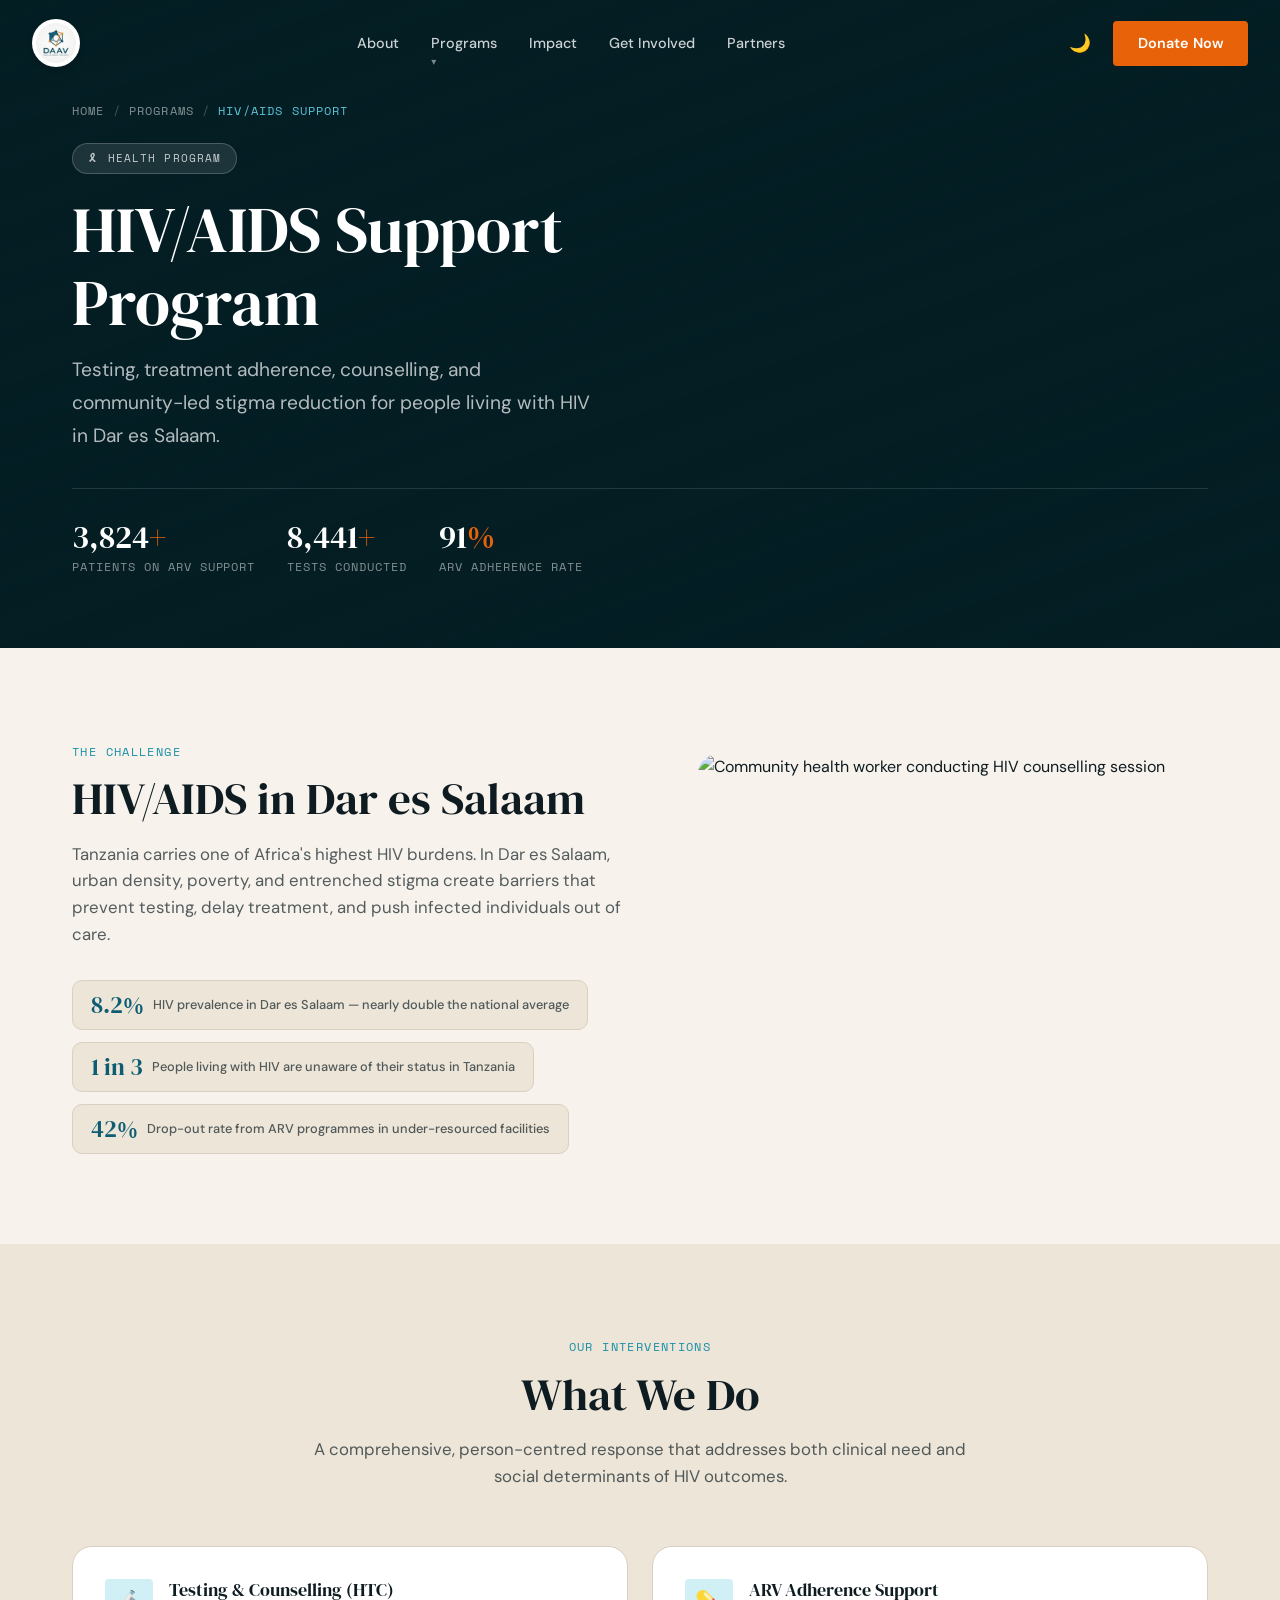
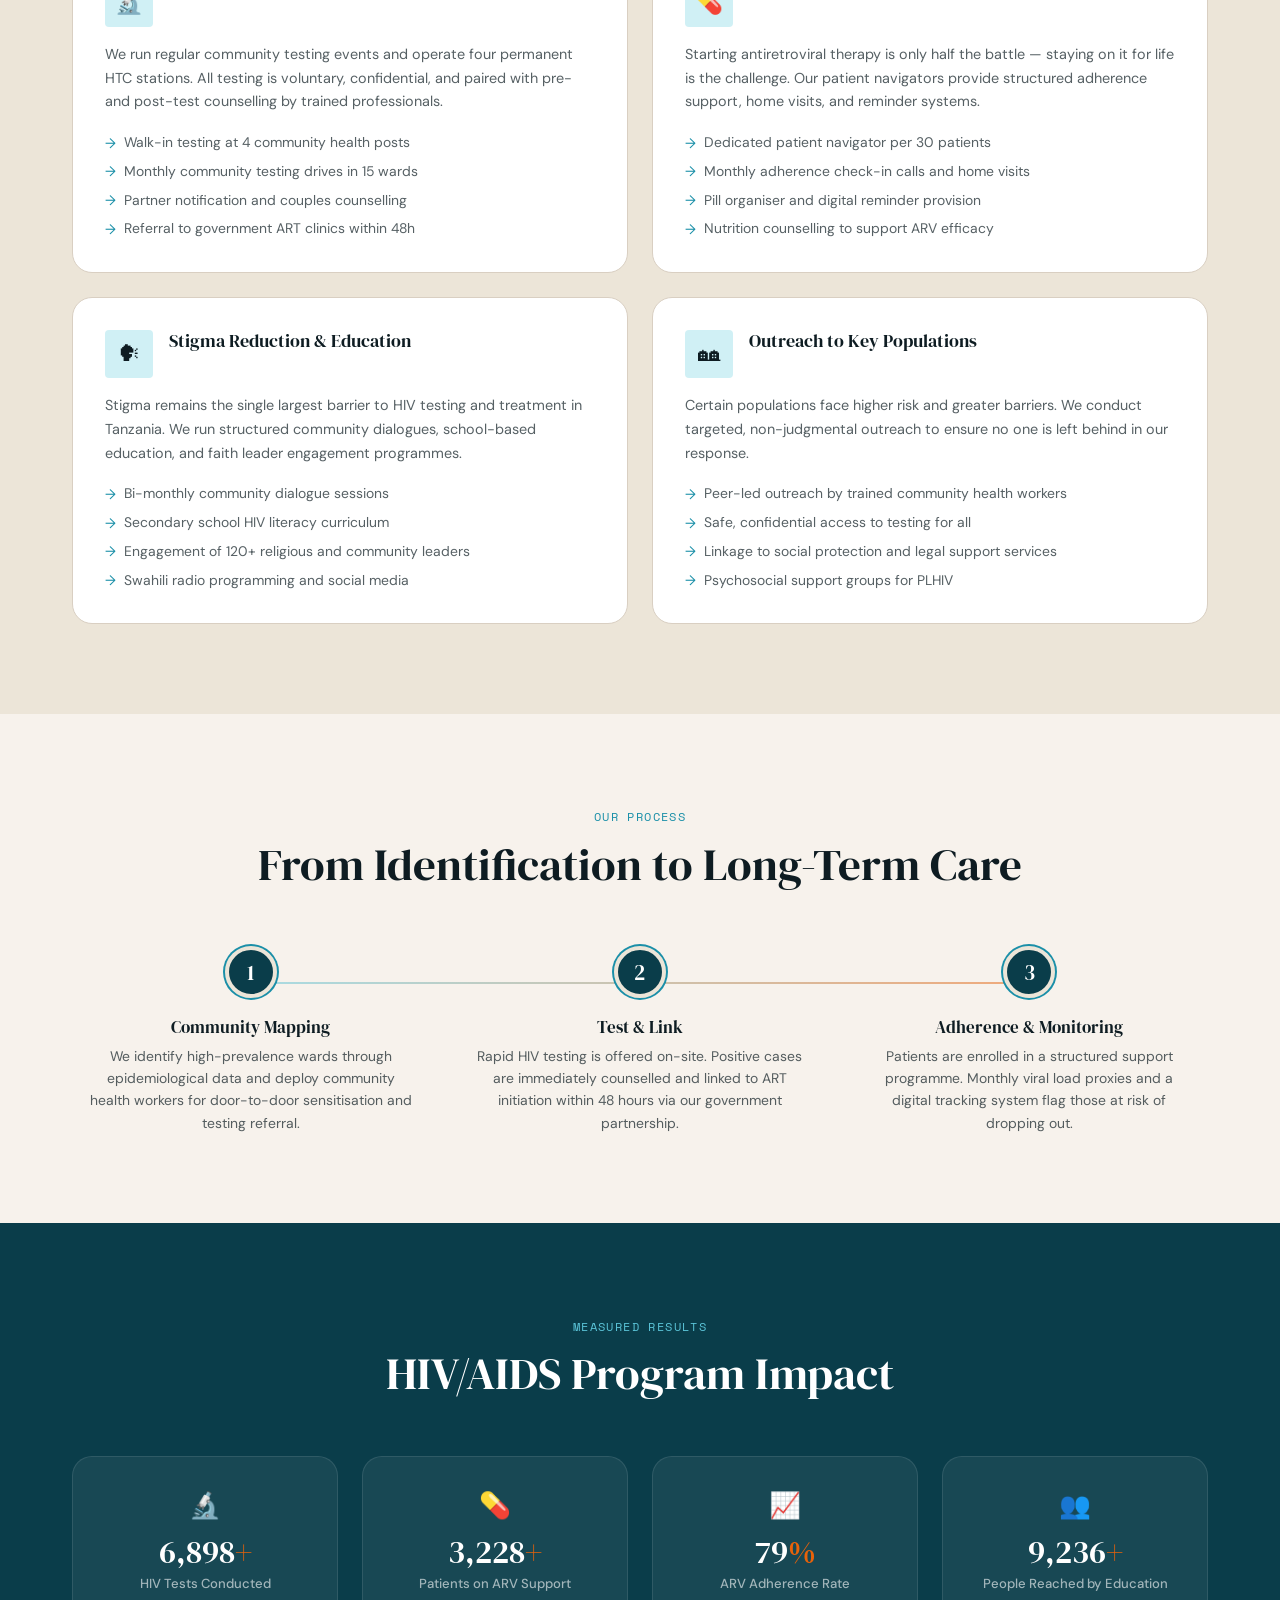
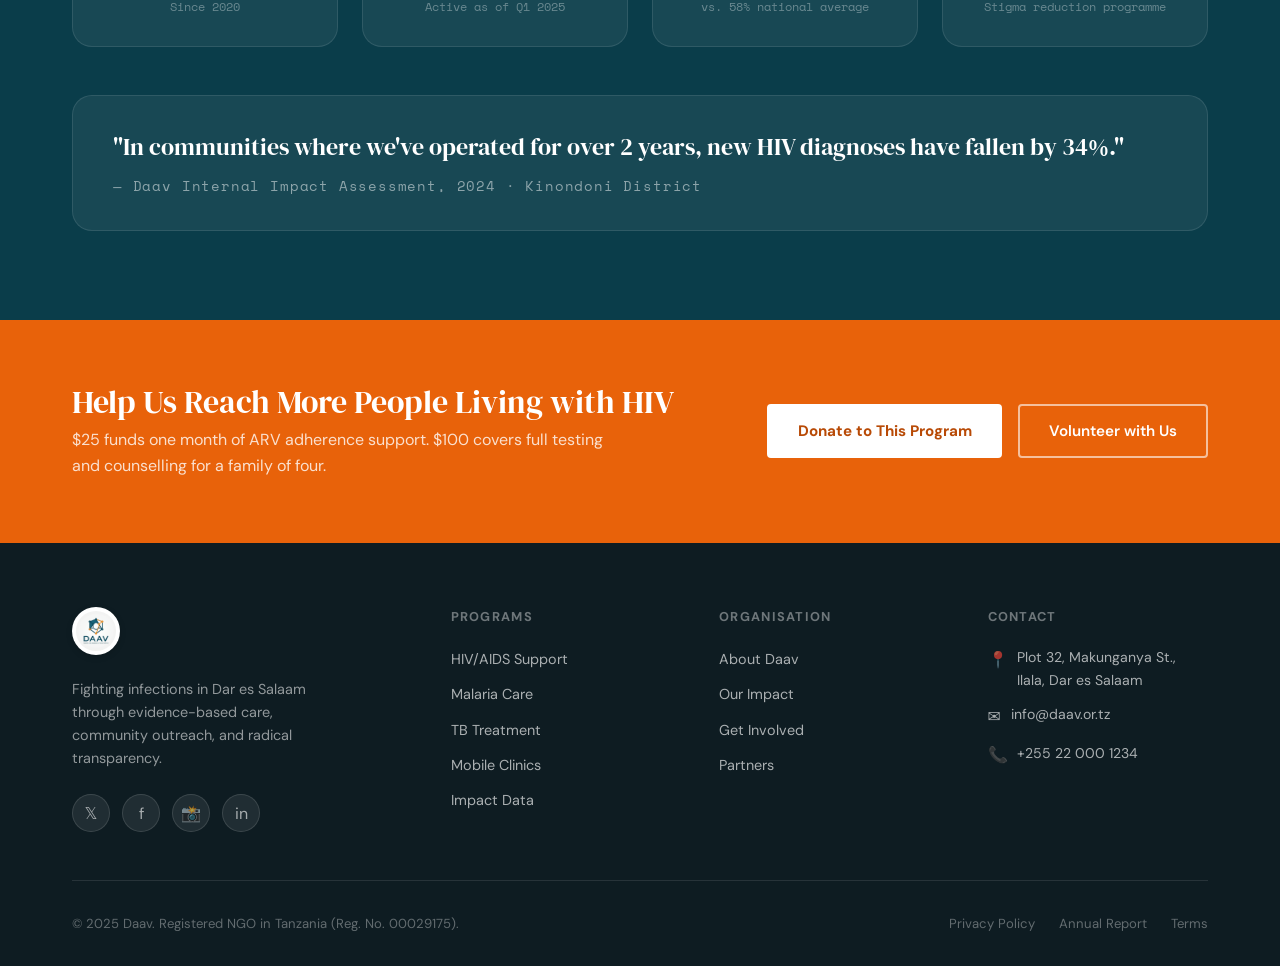
==== commit d4ef13a4: "Programme navigation links update" ====
--- a/programs/HIV support.html
+++ b/programs/HIV support.html
@@ -32,11 +32,11 @@
     <li class="dropdown">
       <a href="#">Programs</a>
       <div class="dropdown-menu">
-        <a href="hiv-aids-support.html"><span class="dm-icon">🎗</span> HIV/AIDS Support</a>
-        <a href="malaria-care.html"><span class="dm-icon">🦟</span> Malaria Care</a>
-        <a href="tb-treatment.html"><span class="dm-icon">🫁</span> TB Treatment</a>
-        <a href="mobile-clinics.html"><span class="dm-icon">🚐</span> Mobile Clinics</a>
-        <a href="impact-data.html"><span class="dm-icon">📊</span> Impact Data</a>
+        <a href="/programs/HIV support.html"><span class="dm-icon">🎗</span> HIV/AIDS Support</a>
+        <a href="/programs/malaria care.html"><span class="dm-icon">🦟</span> Malaria Care</a>
+        <a href="/programs/Tb treatment.html"><span class="dm-icon">🫁</span> TB Treatment</a>
+        <a href="/programs/mobile clinic.html"><span class="dm-icon">🚐</span> Mobile Clinics</a>
+        <a href="/programs/impact data.html"><span class="dm-icon">📊</span> Impact Data</a>
       </div>
     </li>
     <li><a href="../index.html#impact">Impact</a></li>
@@ -53,11 +53,11 @@
 <div class="mobile-nav" role="dialog">
   <button class="mobile-nav-close">✕</button>
   <a href="../index.html">Home</a>
-  <a href="hiv-aids-support.html">HIV/AIDS Support</a>
-  <a href="malaria-care.html">Malaria Care</a>
-  <a href="tb-treatment.html">TB Treatment</a>
-  <a href="mobile-clinics.html">Mobile Clinics</a>
-  <a href="impact-data.html">Impact Data</a>
+  <a href="/programs/HIV support.html">HIV/AIDS Support</a>
+  <a href="/programs/malaria care.html">Malaria Care</a>
+  <a href="/programs/Tb treatment.html">TB Treatment</a>
+  <a href="/programs/mobile clinic.html">Mobile Clinics</a>
+  <a href="/programs/impact data.html">Impact Data</a>
   <a href="#" data-modal="donate" style="color:var(--amber)">Donate →</a>
 </div>
 
@@ -253,11 +253,11 @@
       <div class="footer-col">
         <h5>Programs</h5>
         <ul>
-          <li><a href="hiv-aids-support.html">HIV/AIDS Support</a></li>
-          <li><a href="malaria-care.html">Malaria Care</a></li>
-          <li><a href="tb-treatment.html">TB Treatment</a></li>
-          <li><a href="mobile-clinics.html">Mobile Clinics</a></li>
-          <li><a href="impact-data.html">Impact Data</a></li>
+          <li><a href="/programs/HIV support.html">HIV/AIDS Support</a></li>
+          <li><a href="/programs/malaria care.html">Malaria Care</a></li>
+          <li><a href="/programs/Tb treatment.html">TB Treatment</a></li>
+          <li><a href="/programs/mobile clinic.html">Mobile Clinics</a></li>
+          <li><a href="/programs/impact data.html">Impact Data</a></li>
         </ul>
       </div>
       <div class="footer-col">
--- a/css/styles.css
+++ b/css/styles.css
@@ -1,1630 +1,1658 @@
-/* ============================================
-   DAAV NGO — styles.css
-   Editorial Humanitarian Design System
-   ============================================ */
-
-/* --- Google Fonts Import --- */
-@import url('https://fonts.googleapis.com/css2?family=DM+Serif+Display:ital@0;1&family=DM+Sans:wght@300;400;500;600;700&family=Space+Mono:wght@400;700&display=swap');
-
-/* --- CSS Variables --- */
-:root {
-  --teal-950: #041e24;
-  --teal-900: #0a3d4a;
-  --teal-700: #0d5c72;
-  --teal-500: #1a8fa8;
-  --teal-300: #5bc4d8;
-  --teal-100: #d0f0f5;
-  --teal-50:  #eaf8fb;
-
-  --amber:    #e8620a;
-  --amber-lt: #f5a96a;
-  --amber-dk: #b84a06;
-
-  --cream:    #f7f2ec;
-  --sand:     #ece5d8;
-  --bone:     #d9cfc2;
-
-  --ink:      #0e1c22;
-  --ink-70:   rgba(14,28,34,.7);
-  --ink-40:   rgba(14,28,34,.4);
-  --white:    #ffffff;
-
-  --font-display: 'DM Serif Display', Georgia, serif;
-  --font-body:    'DM Sans', system-ui, sans-serif;
-  --font-mono:    'Space Mono', monospace;
-
-  --radius-sm: 4px;
-  --radius-md: 10px;
-  --radius-lg: 20px;
-
-  --shadow-card: 0 4px 24px rgba(4,30,36,.10);
-  --shadow-lift: 0 12px 48px rgba(4,30,36,.18);
-
-  --ease-out-expo: cubic-bezier(0.16,1,0.3,1);
-  --ease-in-out:   cubic-bezier(0.4,0,0.2,1);
-
-  --max-w: 1200px;
-  --gutter: clamp(1rem, 4vw, 2rem);
-}
-
-/* Dark mode */
-[data-theme="dark"] {
-  --cream:  #0e1c22;
-  --sand:   #142530;
-  --bone:   #1e3545;
-  --ink:    #e8f4f7;
-  --ink-70: rgba(232,244,247,.7);
-  --ink-40: rgba(232,244,247,.4);
-  --white:  #0a2d38;
-  --shadow-card: 0 4px 24px rgba(0,0,0,.4);
-  --shadow-lift: 0 12px 48px rgba(0,0,0,.5);
-}
-
-/* --- Reset & Base --- */
-*, *::before, *::after { box-sizing: border-box; margin: 0; padding: 0; }
-
-html { scroll-behavior: smooth; font-size: 16px; }
-
-body {
-  font-family: var(--font-body);
-  background: var(--cream);
-  color: var(--ink);
-  line-height: 1.6;
-  overflow-x: hidden;
-  transition: background .3s var(--ease-in-out), color .3s var(--ease-in-out);
-}
-
-img { max-width: 100%; height: auto; display: block; }
-a  { color: inherit; text-decoration: none; }
-ul { list-style: none; }
-
-/* --- Typography Scale --- */
-h1, h2, h3, h4 {
-  font-family: var(--font-display);
-  line-height: 1.15;
-  font-weight: 400;
-}
-
-h1 { font-size: clamp(2.4rem, 5vw, 4.2rem); }
-h2 { font-size: clamp(1.9rem, 3.5vw, 3rem); }
-h3 { font-size: clamp(1.3rem, 2vw, 1.75rem); }
-h4 { font-size: 1.1rem; }
-
-p  { font-size: clamp(.95rem, 1.5vw, 1.05rem); color: var(--ink-70); max-width: 65ch; }
-
-.label {
-  font-family: var(--font-mono);
-  font-size: .72rem;
-  letter-spacing: .12em;
-  text-transform: uppercase;
-  color: var(--teal-500);
-}
-
-/* --- Layout Utilities --- */
-.container {
-  width: 100%;
-  max-width: var(--max-w);
-  margin: 0 auto;
-  padding: 0 var(--gutter);
-}
-
-.section-pad { padding: clamp(4rem, 8vw, 8rem) 0; }
-
-.grid-2 { display: grid; grid-template-columns: 1fr 1fr; gap: 2rem; }
-.grid-3 { display: grid; grid-template-columns: repeat(3, 1fr); gap: 2rem; }
-.grid-4 { display: grid; grid-template-columns: repeat(4, 1fr); gap: 1.5rem; }
-
-/* --- Buttons --- */
-.btn {
-  display: inline-flex;
-  align-items: center;
-  gap: .6rem;
-  padding: .85rem 2rem;
-  border-radius: var(--radius-sm);
-  font-family: var(--font-body);
-  font-size: .95rem;
-  font-weight: 600;
-  cursor: pointer;
-  border: 2px solid transparent;
-  transition: all .25s var(--ease-in-out);
-  text-decoration: none;
-}
-
-.btn-primary {
-  background: var(--amber);
-  color: var(--white);
-  border-color: var(--amber);
-}
-.btn-primary:hover {
-  background: var(--amber-dk);
-  border-color: var(--amber-dk);
-  transform: translateY(-2px);
-  box-shadow: 0 8px 28px rgba(232,98,10,.35);
-}
-
-.btn-outline {
-  background: transparent;
-  color: var(--white);
-  border-color: rgba(255,255,255,.6);
-}
-.btn-outline:hover {
-  background: rgba(255,255,255,.12);
-  border-color: var(--white);
-  transform: translateY(-2px);
-}
-
-.btn-teal {
-  background: var(--teal-700);
-  color: var(--white);
-  border-color: var(--teal-700);
-}
-.btn-teal:hover {
-  background: var(--teal-900);
-  transform: translateY(-2px);
-  box-shadow: 0 8px 28px rgba(13,92,114,.35);
-}
-
-/* --- Scroll Reveal --- */
-.reveal {
-  opacity: 0;
-  transform: translateY(32px);
-  transition: opacity .7s var(--ease-out-expo), transform .7s var(--ease-out-expo);
-}
-.reveal.visible {
-  opacity: 1;
-  transform: translateY(0);
-}
-.reveal-delay-1 { transition-delay: .1s; }
-.reveal-delay-2 { transition-delay: .2s; }
-.reveal-delay-3 { transition-delay: .3s; }
-.reveal-delay-4 { transition-delay: .4s; }
-.reveal-delay-5 { transition-delay: .5s; }
-
-/* ============================================
-   NAVIGATION
-   ============================================ */
-.nav {
-  position: fixed;
-  top: 0; left: 0; right: 0;
-  z-index: 1000;
-  padding: 1.2rem var(--gutter);
-  display: flex;
-  align-items: center;
-  justify-content: space-between;
-  transition: background .35s, backdrop-filter .35s, box-shadow .35s;
-}
-
-.nav.scrolled {
-  background: rgba(10, 61, 74, .92);
-  backdrop-filter: blur(16px);
-  box-shadow: 0 2px 20px rgba(4,30,36,.25);
-}
-
-.nav-logo {
-  display: flex;
-  align-items: center;
-  gap: .75rem;
-}
-
-.nav-logo-mark {
-  width: 40px; height: 40px;
-  background: var(--amber);
-  border-radius: var(--radius-sm);
-  display: flex; align-items: center; justify-content: center;
-  font-family: var(--font-display);
-  font-size: 1.3rem;
-  color: var(--white);
-  font-weight: 700;
-  letter-spacing: -.02em;
-}
-
-.nav-logo-text {
-  font-family: var(--font-display);
-  font-size: 1.4rem;
-  color: var(--white);
-  letter-spacing: .02em;
-}
-
-.nav-links {
-  display: flex;
-  align-items: center;
-  gap: 2rem;
-}
-
-.nav-links a {
-  color: rgba(255,255,255,.8);
-  font-size: .9rem;
-  font-weight: 500;
-  transition: color .2s;
-  position: relative;
-}
-
-.nav-links a::after {
-  content: '';
-  position: absolute;
-  bottom: -4px; left: 0;
-  width: 0; height: 2px;
-  background: var(--amber);
-  transition: width .25s var(--ease-out-expo);
-}
-
-.nav-links a:hover { color: var(--white); }
-.nav-links a:hover::after { width: 100%; }
-
-.nav-actions {
-  display: flex;
-  align-items: center;
-  gap: 1rem;
-}
-
-.btn-donate-nav {
-  background: var(--amber);
-  color: var(--white);
-  padding: .55rem 1.4rem;
-  border-radius: var(--radius-sm);
-  font-size: .9rem;
-  font-weight: 600;
-  transition: all .2s;
-  border: 2px solid var(--amber);
-}
-.btn-donate-nav:hover {
-  background: var(--amber-dk);
-  border-color: var(--amber-dk);
-}
-
-.btn-icon {
-  background: transparent;
-  border: none;
-  color: var(--white);
-  cursor: pointer;
-  padding: .4rem;
-  border-radius: 50%;
-  display: flex;
-  align-items: center;
-  transition: background .2s;
-  font-size: 1.1rem;
-}
-.btn-icon:hover { background: rgba(255,255,255,.12); }
-
-.btn-lang {
-  background: rgba(255,255,255,.15);
-  border: 1px solid rgba(255,255,255,.3);
-  color: var(--white);
-  padding: .4rem .8rem;
-  border-radius: 20px;
-  font-size: .8rem;
-  font-weight: 600;
-  cursor: pointer;
-  transition: all .2s;
-  font-family: var(--font-body);
-}
-.btn-lang:hover { background: rgba(255,255,255,.25); }
-
-.nav-hamburger {
-  display: none;
-  flex-direction: column;
-  gap: 5px;
-  cursor: pointer;
-  padding: .4rem;
-}
-
-.nav-hamburger span {
-  display: block;
-  width: 24px; height: 2px;
-  background: var(--white);
-  border-radius: 2px;
-  transition: all .3s;
-}
-
-/* ============================================
-   HERO SECTION
-   ============================================ */
-.hero {
-  position: relative;
-  min-height: 100vh;
-  display: flex;
-  align-items: center;
-  overflow: hidden;
-  background: var(--teal-950);
-}
-
-.hero-bg {
-  position: absolute;
-  inset: 0;
-  background-image:
-    linear-gradient(to bottom, rgba(4,30,36,.3) 0%, rgba(4,30,36,.6) 50%, rgba(4,30,36,.85) 100%),
-    url('https://images.unsplash.com/photo-1576091160550-2173dba999ef?w=1920&q=80');
-  background-size: cover;
-  background-position: center 30%;
-  will-change: transform;
-  transition: background-position .1s linear;
-}
-
-/* Grain overlay */
-.hero-bg::after {
-  content: '';
-  position: absolute;
-  inset: 0;
-  background-image: url("data:image/svg+xml,%3Csvg viewBox='0 0 200 200' xmlns='http://www.w3.org/2000/svg'%3E%3Cfilter id='noise'%3E%3CfeTurbulence type='fractalNoise' baseFrequency='.65' numOctaves='3' stitchTiles='stitch'/%3E%3C/filter%3E%3Crect width='100%25' height='100%25' filter='url(%23noise)' opacity='.04'/%3E%3C/svg%3E");
-  background-size: 200px 200px;
-  opacity: .4;
-  pointer-events: none;
-}
-
-.hero-content {
-  position: relative;
-  z-index: 2;
-  max-width: var(--max-w);
-  margin: 0 auto;
-  padding: 0 var(--gutter);
-  padding-top: 6rem;
-}
-
-.hero-eyebrow {
-  display: inline-flex;
-  align-items: center;
-  gap: .6rem;
-  background: rgba(91,196,216,.15);
-  border: 1px solid rgba(91,196,216,.3);
-  padding: .4rem 1rem;
-  border-radius: 20px;
-  margin-bottom: 2rem;
-}
-
-.hero-eyebrow-dot {
-  width: 8px; height: 8px;
-  background: var(--teal-300);
-  border-radius: 50%;
-  animation: pulse-dot 2s ease-in-out infinite;
-}
-
-@keyframes pulse-dot {
-  0%, 100% { transform: scale(1); opacity: 1; }
-  50% { transform: scale(1.4); opacity: .7; }
-}
-
-.hero-eyebrow span {
-  font-family: var(--font-mono);
-  font-size: .72rem;
-  letter-spacing: .1em;
-  text-transform: uppercase;
-  color: var(--teal-300);
-}
-
-.hero-heading {
-  color: var(--white);
-  max-width: 760px;
-  margin-bottom: 1.5rem;
-  min-height: 2.5em;
-}
-
-#typewriter-cursor {
-  display: inline-block;
-  width: 3px;
-  height: .85em;
-  background: var(--amber);
-  margin-left: 4px;
-  vertical-align: text-bottom;
-  animation: blink .7s step-end infinite;
-}
-
-@keyframes blink {
-  0%, 100% { opacity: 1; }
-  50% { opacity: 0; }
-}
-
-.hero-sub {
-  color: rgba(255,255,255,.75);
-  font-size: clamp(1rem, 1.8vw, 1.2rem);
-  max-width: 580px;
-  margin-bottom: 2.5rem;
-  line-height: 1.7;
-}
-
-.hero-cta {
-  display: flex;
-  flex-wrap: wrap;
-  gap: 1rem;
-  margin-bottom: 4rem;
-}
-
-.hero-stat-bar {
-  display: flex;
-  flex-wrap: wrap;
-  gap: 2.5rem;
-  padding-top: 2.5rem;
-  border-top: 1px solid rgba(255,255,255,.15);
-}
-
-.hero-stat {
-  display: flex;
-  flex-direction: column;
-  gap: .2rem;
-}
-
-.hero-stat-number {
-  font-family: var(--font-display);
-  font-size: clamp(1.8rem, 3vw, 2.4rem);
-  color: var(--white);
-  line-height: 1;
-}
-
-.hero-stat-number span {
-  color: var(--amber);
-}
-
-.hero-stat-label {
-  font-size: .8rem;
-  color: rgba(255,255,255,.55);
-  text-transform: uppercase;
-  letter-spacing: .08em;
-  font-family: var(--font-mono);
-}
-
-.hero-scroll-hint {
-  position: absolute;
-  bottom: 2.5rem;
-  right: var(--gutter);
-  display: flex;
-  flex-direction: column;
-  align-items: center;
-  gap: .5rem;
-  color: rgba(255,255,255,.4);
-}
-
-.hero-scroll-hint span {
-  font-size: .7rem;
-  letter-spacing: .12em;
-  text-transform: uppercase;
-  font-family: var(--font-mono);
-  writing-mode: vertical-rl;
-}
-
-.scroll-line {
-  width: 1px;
-  height: 60px;
-  background: linear-gradient(to bottom, rgba(255,255,255,.3), transparent);
-  animation: scroll-drop 2s ease-in-out infinite;
-}
-
-@keyframes scroll-drop {
-  0% { transform: scaleY(0); transform-origin: top; }
-  50% { transform: scaleY(1); transform-origin: top; }
-  51% { transform: scaleY(1); transform-origin: bottom; }
-  100% { transform: scaleY(0); transform-origin: bottom; }
-}
-
-/* ============================================
-   SECTION HEADERS
-   ============================================ */
-.section-header {
-  margin-bottom: 3.5rem;
-}
-
-.section-header .label {
-  display: inline-block;
-  margin-bottom: .75rem;
-}
-
-.section-header h2 {
-  margin-bottom: 1rem;
-}
-
-.section-header p {
-  font-size: 1.05rem;
-  max-width: 55ch;
-}
-
-.section-header.centered {
-  text-align: center;
-}
-.section-header.centered p { margin: 0 auto; }
-
-/* ============================================
-   SECTION 2 — THE PROBLEM
-   ============================================ */
-.problem-section {
-  background: var(--cream);
-}
-
-.problem-layout {
-  display: grid;
-  grid-template-columns: 1fr 1.2fr;
-  gap: 5rem;
-  align-items: start;
-}
-
-.problem-visual {
-  position: relative;
-}
-
-.problem-image-frame {
-  border-radius: var(--radius-lg);
-  overflow: hidden;
-  aspect-ratio: 4/5;
-  position: relative;
-}
-
-.problem-image-frame img {
-  width: 100%; height: 100%;
-  object-fit: cover;
-  transition: transform .6s var(--ease-out-expo);
-}
-.problem-image-frame:hover img { transform: scale(1.04); }
-
-.problem-badge {
-  position: absolute;
-  bottom: -1.5rem;
-  right: -1.5rem;
-  background: var(--teal-900);
-  color: var(--white);
-  padding: 1.5rem;
-  border-radius: var(--radius-md);
-  box-shadow: var(--shadow-lift);
-  min-width: 160px;
-  text-align: center;
-}
-
-.problem-badge-number {
-  font-family: var(--font-display);
-  font-size: 2.2rem;
-  line-height: 1;
-  color: var(--amber);
-  display: block;
-}
-
-.problem-badge-text {
-  font-size: .8rem;
-  color: rgba(255,255,255,.7);
-  font-family: var(--font-mono);
-  text-transform: uppercase;
-  letter-spacing: .06em;
-  display: block;
-  margin-top: .3rem;
-}
-
-.data-blocks {
-  display: grid;
-  grid-template-columns: 1fr 1fr;
-  gap: 1rem;
-  margin-top: 2rem;
-}
-
-.data-block {
-  background: var(--sand);
-  border-radius: var(--radius-md);
-  padding: 1.4rem;
-  border: 1px solid var(--bone);
-  transition: transform .25s, box-shadow .25s;
-}
-
-.data-block:hover {
-  transform: translateY(-4px);
-  box-shadow: var(--shadow-card);
-}
-
-.data-block-icon {
-  width: 40px; height: 40px;
-  background: var(--teal-100);
-  border-radius: var(--radius-sm);
-  display: flex; align-items: center; justify-content: center;
-  font-size: 1.3rem;
-  margin-bottom: .75rem;
-}
-
-.data-block h4 {
-  font-family: var(--font-body);
-  font-size: .85rem;
-  font-weight: 600;
-  margin-bottom: .3rem;
-  color: var(--ink);
-}
-
-.data-block p {
-  font-size: .82rem;
-  line-height: 1.5;
-  max-width: none;
-}
-
-/* ============================================
-   SECTION 3 — SOLUTION
-   ============================================ */
-.solution-section {
-  background: var(--teal-900);
-  position: relative;
-  overflow: hidden;
-}
-
-.solution-section::before {
-  content: '';
-  position: absolute;
-  top: -100px; right: -100px;
-  width: 500px; height: 500px;
-  background: radial-gradient(circle, rgba(91,196,216,.1) 0%, transparent 70%);
-  pointer-events: none;
-}
-
-.solution-section .section-header .label,
-.solution-section .section-header h2,
-.solution-section .section-header p {
-  color: var(--white);
-}
-.solution-section .section-header p { color: rgba(255,255,255,.65); }
-
-.solution-cards {
-  display: grid;
-  grid-template-columns: repeat(3, 1fr);
-  gap: 1.5rem;
-}
-
-.solution-card {
-  background: rgba(255,255,255,.06);
-  border: 1px solid rgba(255,255,255,.12);
-  border-radius: var(--radius-lg);
-  padding: 2.2rem;
-  transition: all .3s var(--ease-out-expo);
-  position: relative;
-  overflow: hidden;
-}
-
-.solution-card::before {
-  content: '';
-  position: absolute;
-  top: 0; left: 0; right: 0;
-  height: 3px;
-  background: var(--amber);
-  transform: scaleX(0);
-  transform-origin: left;
-  transition: transform .35s var(--ease-out-expo);
-}
-
-.solution-card:hover {
-  background: rgba(255,255,255,.1);
-  transform: translateY(-6px);
-  box-shadow: 0 20px 60px rgba(0,0,0,.3);
-}
-
-.solution-card:hover::before { transform: scaleX(1); }
-
-.solution-card-icon {
-  width: 54px; height: 54px;
-  background: rgba(91,196,216,.15);
-  border-radius: var(--radius-md);
-  display: flex; align-items: center; justify-content: center;
-  font-size: 1.6rem;
-  margin-bottom: 1.5rem;
-}
-
-.solution-card h3 {
-  color: var(--white);
-  font-size: 1.3rem;
-  margin-bottom: .75rem;
-}
-
-.solution-card p {
-  color: rgba(255,255,255,.6);
-  font-size: .92rem;
-  max-width: none;
-}
-
-.solution-card-tags {
-  display: flex;
-  flex-wrap: wrap;
-  gap: .4rem;
-  margin-top: 1.5rem;
-}
-
-.tag {
-  background: rgba(91,196,216,.15);
-  color: var(--teal-300);
-  padding: .25rem .75rem;
-  border-radius: 20px;
-  font-size: .74rem;
-  font-weight: 500;
-  border: 1px solid rgba(91,196,216,.25);
-}
-
-/* ============================================
-   SECTION 4 — IMPACT METRICS
-   ============================================ */
-.impact-section {
-  background: var(--cream);
-  position: relative;
-}
-
-.impact-grid {
-  display: grid;
-  grid-template-columns: repeat(4, 1fr);
-  gap: 1.5rem;
-  margin-bottom: 4rem;
-}
-
-.metric-card {
-  background: var(--white);
-  border-radius: var(--radius-lg);
-  padding: 2rem 1.5rem;
-  text-align: center;
-  border: 1px solid var(--bone);
-  box-shadow: var(--shadow-card);
-  transition: transform .25s, box-shadow .25s;
-  position: relative;
-  overflow: hidden;
-}
-
-.metric-card::after {
-  content: '';
-  position: absolute;
-  bottom: 0; left: 0; right: 0;
-  height: 3px;
-  background: linear-gradient(to right, var(--teal-500), var(--amber));
-}
-
-.metric-card:hover {
-  transform: translateY(-6px);
-  box-shadow: var(--shadow-lift);
-}
-
-.metric-card-icon {
-  font-size: 1.8rem;
-  margin-bottom: .75rem;
-}
-
-.metric-number {
-  font-family: var(--font-display);
-  font-size: clamp(2rem, 3vw, 2.8rem);
-  color: var(--teal-700);
-  line-height: 1;
-  display: block;
-  margin-bottom: .3rem;
-}
-
-.metric-number .counter { color: var(--teal-700); }
-.metric-suffix { color: var(--amber); }
-
-.metric-label {
-  font-size: .85rem;
-  color: var(--ink-70);
-  font-weight: 500;
-  margin-bottom: .5rem;
-  display: block;
-}
-
-.metric-sub {
-  font-size: .78rem;
-  color: var(--ink-40);
-  font-family: var(--font-mono);
-  max-width: none;
-}
-
-/* EA Cost transparency bar */
-.ea-transparency {
-  background: var(--sand);
-  border-radius: var(--radius-lg);
-  padding: 2.5rem;
-  border: 1px solid var(--bone);
-  display: grid;
-  grid-template-columns: 1fr 2fr;
-  gap: 3rem;
-  align-items: center;
-}
-
-.ea-transparency h3 {
-  font-size: 1.4rem;
-  margin-bottom: .5rem;
-}
-
-.ea-transparency p { font-size: .9rem; max-width: none; }
-
-.cost-breakdown {
-  display: flex;
-  flex-direction: column;
-  gap: .75rem;
-}
-
-.cost-bar-item {
-  display: flex;
-  align-items: center;
-  gap: 1rem;
-}
-
-.cost-bar-label {
-  font-size: .82rem;
-  font-weight: 500;
-  min-width: 140px;
-  color: var(--ink);
-}
-
-.cost-bar-track {
-  flex: 1;
-  height: 8px;
-  background: var(--bone);
-  border-radius: 4px;
-  overflow: hidden;
-}
-
-.cost-bar-fill {
-  height: 100%;
-  border-radius: 4px;
-  background: var(--teal-500);
-  width: var(--w, 50%);
-  transform: scaleX(0);
-  transform-origin: left;
-  transition: transform 1.2s var(--ease-out-expo);
-}
-
-.cost-bar-fill.programs { background: var(--teal-500); }
-.cost-bar-fill.admin    { background: var(--amber-lt); }
-.cost-bar-fill.research { background: var(--teal-300); }
-
-.cost-bar-fill.animated { transform: scaleX(1); }
-
-.cost-bar-pct {
-  font-family: var(--font-mono);
-  font-size: .78rem;
-  color: var(--ink-70);
-  min-width: 38px;
-  text-align: right;
-}
-
-/* ============================================
-   SECTION 5 — HOW IT WORKS
-   ============================================ */
-.process-section {
-  background: var(--sand);
-  position: relative;
-}
-
-.process-steps {
-  position: relative;
-  display: grid;
-  grid-template-columns: repeat(4, 1fr);
-  gap: 0;
-  counter-reset: step;
-}
-
-/* Connecting line */
-.process-steps::before {
-  content: '';
-  position: absolute;
-  top: 48px;
-  left: calc(12.5% - 1px);
-  right: calc(12.5% - 1px);
-  height: 2px;
-  background: linear-gradient(to right, var(--teal-500), var(--amber));
-  z-index: 0;
-}
-
-.process-step {
-  position: relative;
-  padding: 0 1.5rem;
-  text-align: center;
-  z-index: 1;
-}
-
-.step-num {
-  width: 56px; height: 56px;
-  border-radius: 50%;
-  background: var(--teal-900);
-  color: var(--white);
-  display: flex; align-items: center; justify-content: center;
-  font-family: var(--font-display);
-  font-size: 1.4rem;
-  margin: 0 auto 1.5rem;
-  position: relative;
-  border: 4px solid var(--sand);
-  box-shadow: 0 0 0 2px var(--teal-500);
-  transition: all .3s;
-}
-
-.process-step:hover .step-num {
-  background: var(--amber);
-  box-shadow: 0 0 0 2px var(--amber-dk), 0 8px 24px rgba(232,98,10,.3);
-}
-
-.process-step h3 {
-  font-size: 1.1rem;
-  margin-bottom: .6rem;
-  color: var(--ink);
-}
-
-.process-step p {
-  font-size: .88rem;
-  line-height: 1.6;
-  max-width: none;
-}
-
-/* ============================================
-   SECTION 6 — GET INVOLVED
-   ============================================ */
-.involved-section {
-  background: var(--cream);
-}
-
-.involved-cards {
-  display: grid;
-  grid-template-columns: repeat(3, 1fr);
-  gap: 2rem;
-}
-
-.involved-card {
-  border-radius: var(--radius-lg);
-  padding: 2.5rem;
-  position: relative;
-  overflow: hidden;
-  transition: transform .3s var(--ease-out-expo), box-shadow .3s;
-}
-
-.involved-card-volunteer {
-  background: var(--teal-900);
-  color: var(--white);
-}
-
-.involved-card-donate {
-  background: var(--amber);
-  color: var(--white);
-}
-
-.involved-card-partner {
-  background: var(--sand);
-  color: var(--ink);
-  border: 2px solid var(--bone);
-}
-
-.involved-card:hover {
-  transform: translateY(-8px);
-  box-shadow: var(--shadow-lift);
-}
-
-.involved-card-icon {
-  font-size: 2.4rem;
-  margin-bottom: 1.2rem;
-}
-
-.involved-card h3 {
-  font-size: 1.5rem;
-  margin-bottom: .75rem;
-  color: inherit;
-}
-
-.involved-card p {
-  font-size: .9rem;
-  line-height: 1.7;
-  margin-bottom: 1.8rem;
-  max-width: none;
-}
-
-.involved-card-volunteer p,
-.involved-card-donate p { color: rgba(255,255,255,.75); }
-.involved-card-partner p { color: var(--ink-70); }
-
-.btn-white {
-  background: var(--white);
-  color: var(--teal-900);
-  border: 2px solid var(--white);
-  padding: .7rem 1.6rem;
-  font-weight: 700;
-  font-size: .9rem;
-}
-.btn-white:hover {
-  background: transparent;
-  color: var(--white);
-}
-
-.btn-white-outline {
-  background: transparent;
-  color: var(--white);
-  border: 2px solid rgba(255,255,255,.6);
-  padding: .7rem 1.6rem;
-  font-size: .9rem;
-  font-weight: 700;
-}
-.btn-white-outline:hover {
-  background: rgba(255,255,255,.1);
-  border-color: var(--white);
-}
-
-.btn-teal-solid {
-  background: var(--teal-700);
-  color: var(--white);
-  border: 2px solid var(--teal-700);
-  padding: .7rem 1.6rem;
-  font-size: .9rem;
-  font-weight: 700;
-}
-.btn-teal-solid:hover {
-  background: var(--teal-900);
-  border-color: var(--teal-900);
-  transform: translateY(-2px);
-}
-
-/* ============================================
-   SECTION 7 — TRUST & CREDIBILITY
-   ============================================ */
-.trust-section {
-  background: var(--teal-950);
-  position: relative;
-  overflow: hidden;
-}
-
-.trust-section::before {
-  content: '';
-  position: absolute;
-  bottom: -200px; left: -200px;
-  width: 600px; height: 600px;
-  background: radial-gradient(circle, rgba(26,143,168,.1) 0%, transparent 70%);
-  pointer-events: none;
-}
-
-.trust-grid {
-  display: grid;
-  grid-template-columns: 1fr 1fr;
-  gap: 5rem;
-  align-items: start;
-}
-
-.trust-section .section-header h2,
-.trust-section .section-header p,
-.trust-section .section-header .label { color: var(--white); }
-.trust-section .section-header p { color: rgba(255,255,255,.6); }
-
-/* Testimonial */
-.testimonials {
-  display: flex;
-  flex-direction: column;
-  gap: 1.5rem;
-}
-
-.testimonial-card {
-  background: rgba(255,255,255,.06);
-  border: 1px solid rgba(255,255,255,.1);
-  border-radius: var(--radius-lg);
-  padding: 1.8rem;
-  transition: background .25s;
-}
-.testimonial-card:hover { background: rgba(255,255,255,.1); }
-
-.testimonial-quote {
-  font-size: 1rem;
-  color: rgba(255,255,255,.8);
-  line-height: 1.7;
-  margin-bottom: 1.2rem;
-  max-width: none;
-  font-style: italic;
-}
-
-.testimonial-quote::before { content: '"'; color: var(--amber); font-size: 1.4em; }
-.testimonial-quote::after  { content: '"'; color: var(--amber); font-size: 1.4em; }
-
-.testimonial-author {
-  display: flex;
-  align-items: center;
-  gap: .8rem;
-}
-
-.testimonial-avatar {
-  width: 44px; height: 44px;
-  border-radius: 50%;
-  background: var(--teal-700);
-  display: flex; align-items: center; justify-content: center;
-  font-size: 1.1rem;
-  color: var(--white);
-  font-weight: 700;
-  font-family: var(--font-display);
-  flex-shrink: 0;
-}
-
-.testimonial-name {
-  font-size: .9rem;
-  font-weight: 600;
-  color: var(--white);
-  display: block;
-}
-
-.testimonial-role {
-  font-size: .78rem;
-  color: rgba(255,255,255,.45);
-  font-family: var(--font-mono);
-  display: block;
-}
-
-/* Partners */
-.trust-right .section-header { margin-bottom: 2rem; }
-
-.transparency-box {
-  background: rgba(232,98,10,.12);
-  border: 1px solid rgba(232,98,10,.3);
-  border-radius: var(--radius-md);
-  padding: 1.5rem;
-  margin-bottom: 2.5rem;
-  display: flex;
-  gap: 1rem;
-  align-items: flex-start;
-}
-
-.transparency-box-icon { font-size: 1.4rem; flex-shrink: 0; }
-
-.transparency-box h4 {
-  font-family: var(--font-body);
-  font-size: .9rem;
-  font-weight: 600;
-  color: var(--amber-lt);
-  margin-bottom: .25rem;
-}
-
-.transparency-box p {
-  font-size: .83rem;
-  color: rgba(255,255,255,.6);
-  max-width: none;
-}
-
-.partners-grid {
-  display: grid;
-  grid-template-columns: repeat(3, 1fr);
-  gap: 1rem;
-}
-
-.partner-logo {
-  background: rgba(255,255,255,.07);
-  border: 1px solid rgba(255,255,255,.1);
-  border-radius: var(--radius-md);
-  padding: 1.2rem;
-  display: flex;
-  align-items: center;
-  justify-content: center;
-  height: 72px;
-  font-family: var(--font-mono);
-  font-size: .75rem;
-  color: rgba(255,255,255,.45);
-  text-align: center;
-  transition: all .25s;
-}
-
-.partner-logo:hover {
-  background: rgba(255,255,255,.12);
-  color: rgba(255,255,255,.8);
-}
-
-/* ============================================
-   FOOTER
-   ============================================ */
-.footer {
-  background: var(--ink);
-  color: var(--white);
-  padding: 4rem 0 2rem;
-}
-
-.footer-grid {
-  display: grid;
-  grid-template-columns: 1.5fr 1fr 1fr 1fr;
-  gap: 3rem;
-  padding-bottom: 3rem;
-  border-bottom: 1px solid rgba(255,255,255,.1);
-}
-
-.footer-brand p {
-  color: rgba(255,255,255,.55);
-  font-size: .9rem;
-  margin-top: 1rem;
-  max-width: 28ch;
-  line-height: 1.6;
-}
-
-.footer-socials {
-  display: flex;
-  gap: .75rem;
-  margin-top: 1.5rem;
-}
-
-.social-link {
-  width: 38px; height: 38px;
-  border-radius: 50%;
-  background: rgba(255,255,255,.08);
-  border: 1px solid rgba(255,255,255,.12);
-  display: flex; align-items: center; justify-content: center;
-  font-size: 1rem;
-  color: rgba(255,255,255,.6);
-  transition: all .2s;
-}
-.social-link:hover {
-  background: var(--amber);
-  border-color: var(--amber);
-  color: var(--white);
-  transform: translateY(-2px);
-}
-
-.footer-col h5 {
-  font-family: var(--font-body);
-  font-size: .8rem;
-  font-weight: 700;
-  text-transform: uppercase;
-  letter-spacing: .1em;
-  color: rgba(255,255,255,.4);
-  margin-bottom: 1.2rem;
-}
-
-.footer-col ul li {
-  margin-bottom: .6rem;
-}
-
-.footer-col ul li a {
-  color: rgba(255,255,255,.65);
-  font-size: .9rem;
-  transition: color .2s;
-}
-.footer-col ul li a:hover { color: var(--white); }
-
-.footer-contact-item {
-  display: flex;
-  align-items: flex-start;
-  gap: .6rem;
-  color: rgba(255,255,255,.65);
-  font-size: .88rem;
-  margin-bottom: .75rem;
-}
-.footer-contact-item span:first-child { font-size: 1rem; margin-top: .05rem; flex-shrink: 0; }
-
-.footer-bottom {
-  display: flex;
-  justify-content: space-between;
-  align-items: center;
-  padding-top: 2rem;
-  flex-wrap: wrap;
-  gap: 1rem;
-}
-
-.footer-bottom p {
-  font-size: .82rem;
-  color: rgba(255,255,255,.35);
-  max-width: none;
-}
-
-.footer-bottom-links {
-  display: flex;
-  gap: 1.5rem;
-}
-
-.footer-bottom-links a {
-  font-size: .82rem;
-  color: rgba(255,255,255,.35);
-  transition: color .2s;
-}
-.footer-bottom-links a:hover { color: rgba(255,255,255,.7); }
-
-/* ============================================
-   DONATION MODAL
-   ============================================ */
-.modal-overlay {
-  position: fixed;
-  inset: 0;
-  background: rgba(4,30,36,.7);
-  backdrop-filter: blur(8px);
-  z-index: 2000;
-  display: flex;
-  align-items: center;
-  justify-content: center;
-  padding: var(--gutter);
-  opacity: 0;
-  pointer-events: none;
-  transition: opacity .3s;
-}
-
-.modal-overlay.active {
-  opacity: 1;
-  pointer-events: all;
-}
-
-.modal {
-  background: var(--white);
-  border-radius: var(--radius-lg);
-  padding: 2.5rem;
-  max-width: 500px;
-  width: 100%;
-  position: relative;
-  transform: scale(.9) translateY(20px);
-  transition: transform .35s var(--ease-out-expo);
-  box-shadow: 0 30px 80px rgba(4,30,36,.35);
-}
-
-.modal-overlay.active .modal {
-  transform: scale(1) translateY(0);
-}
-
-.modal-close {
-  position: absolute;
-  top: 1rem; right: 1rem;
-  background: var(--sand);
-  border: none;
-  width: 32px; height: 32px;
-  border-radius: 50%;
-  cursor: pointer;
-  display: flex; align-items: center; justify-content: center;
-  font-size: 1rem;
-  color: var(--ink);
-  transition: background .2s;
-}
-.modal-close:hover { background: var(--bone); }
-
-.modal h3 { margin-bottom: .5rem; }
-.modal > p { font-size: .9rem; margin-bottom: 1.8rem; max-width: none; }
-
-.donation-amounts {
-  display: grid;
-  grid-template-columns: repeat(4, 1fr);
-  gap: .6rem;
-  margin-bottom: 1.5rem;
-}
-
-.amount-btn {
-  border: 2px solid var(--bone);
-  background: var(--cream);
-  border-radius: var(--radius-sm);
-  padding: .7rem .5rem;
-  text-align: center;
-  cursor: pointer;
-  transition: all .2s;
-  font-family: var(--font-body);
-  font-weight: 600;
-  color: var(--ink);
-  font-size: .9rem;
-}
-
-.amount-btn.active,
-.amount-btn:hover {
-  border-color: var(--teal-500);
-  background: var(--teal-50);
-  color: var(--teal-700);
-}
-
-.amount-btn small {
-  display: block;
-  font-size: .68rem;
-  font-weight: 400;
-  color: var(--ink-40);
-  margin-top: .15rem;
-  font-family: var(--font-mono);
-}
-
-.modal-input {
-  width: 100%;
-  padding: .8rem 1rem;
-  border: 2px solid var(--bone);
-  border-radius: var(--radius-sm);
-  font-family: var(--font-body);
-  font-size: 1rem;
-  color: var(--ink);
-  background: var(--cream);
-  margin-bottom: 1.2rem;
-  transition: border-color .2s;
-  outline: none;
-}
-.modal-input:focus { border-color: var(--teal-500); }
-
-.modal-submit {
-  width: 100%;
-  padding: 1rem;
-  background: var(--amber);
-  color: var(--white);
-  border: none;
-  border-radius: var(--radius-sm);
-  font-family: var(--font-body);
-  font-size: 1rem;
-  font-weight: 700;
-  cursor: pointer;
-  transition: all .2s;
-}
-.modal-submit:hover {
-  background: var(--amber-dk);
-  transform: translateY(-1px);
-  box-shadow: 0 6px 20px rgba(232,98,10,.3);
-}
-
-.modal-secure {
-  display: flex;
-  align-items: center;
-  justify-content: center;
-  gap: .4rem;
-  margin-top: 1rem;
-  font-size: .78rem;
-  color: var(--ink-40);
-  font-family: var(--font-mono);
-}
-
-/* Mobile nav overlay */
-.mobile-nav {
-  position: fixed;
-  inset: 0;
-  background: var(--teal-950);
-  z-index: 999;
-  display: flex;
-  flex-direction: column;
-  align-items: center;
-  justify-content: center;
-  gap: 2.5rem;
-  opacity: 0;
-  pointer-events: none;
-  transform: translateX(100%);
-  transition: all .4s var(--ease-out-expo);
-}
-
-.mobile-nav.active {
-  opacity: 1;
-  pointer-events: all;
-  transform: translateX(0);
-}
-
-.mobile-nav a {
-  font-family: var(--font-display);
-  font-size: 2rem;
-  color: var(--white);
-  text-align: center;
-  transition: color .2s;
-}
-.mobile-nav a:hover { color: var(--amber); }
-
-.mobile-nav-close {
-  position: absolute;
-  top: 1.5rem; right: 1.5rem;
-  background: rgba(255,255,255,.1);
-  border: none;
-  width: 44px; height: 44px;
-  border-radius: 50%;
-  cursor: pointer;
-  font-size: 1.3rem;
-  color: var(--white);
-  display: flex; align-items: center; justify-content: center;
-}
-
-/* ============================================
-   RESPONSIVE
-   ============================================ */
-
-/* Tablet — 1024px */
-@media (max-width: 1024px) {
-  .problem-layout { grid-template-columns: 1fr; gap: 3rem; }
-  .problem-badge { right: 0; bottom: -1rem; }
-  .problem-visual { max-width: 500px; margin: 0 auto; }
-  .impact-grid { grid-template-columns: repeat(2, 1fr); }
-  .ea-transparency { grid-template-columns: 1fr; gap: 1.5rem; }
-  .trust-grid { grid-template-columns: 1fr; gap: 3rem; }
-  .footer-grid { grid-template-columns: 1fr 1fr; gap: 2rem; }
-}
-
-/* Tablet — 768px */
-@media (max-width: 768px) {
-  .nav-links { display: none; }
-  .nav-hamburger { display: flex; }
-  .btn-lang { display: none; }
-
-  .grid-2,
-  .grid-3,
-  .solution-cards,
-  .involved-cards { grid-template-columns: 1fr; }
-
-  .process-steps {
-    grid-template-columns: 1fr 1fr;
-    gap: 2.5rem;
-  }
-  .process-steps::before { display: none; }
-
-  .hero-cta { flex-direction: column; max-width: 280px; }
-  .hero-stat-bar { gap: 1.5rem; }
-  .data-blocks { grid-template-columns: 1fr; }
-
-  .footer-grid { grid-template-columns: 1fr; }
-  .footer-bottom { flex-direction: column; text-align: center; }
-
-  .donation-amounts { grid-template-columns: repeat(2, 1fr); }
-  .partners-grid { grid-template-columns: repeat(2, 1fr); }
-}
-
-/* Mobile — 480px */
-@media (max-width: 480px) {
-  .process-steps { grid-template-columns: 1fr; }
-  .impact-grid { grid-template-columns: 1fr; }
-  .hero-stat-bar { flex-direction: column; gap: 1rem; }
-}
-
-/* Reduce parallax on mobile */
-@media (max-width: 768px) {
-  .hero-bg { background-attachment: scroll !important; }
-}
- . l o g o   { 
-     h e i g h t :   4 0 p x ; 
-     w i d t h :   a u t o ; 
-     o b j e c t - f i t :   c o n t a i n ; 
-}
-
-/* Logo Responsive container */
-.logo-container {
-  display: inline-flex;
-  align-items: center;
-  justify-content: center;
-  border-radius: 50%;
-  overflow: hidden;
-  background-color: #ffffff;
-  width: 48px;
-  height: 48px;
-  box-shadow: 0 2px 6px rgba(0,0,0,0.15);
-  transition: transform 0.2s ease;
-}
-
-.logo-container:hover {
-  transform: scale(1.05);
-}
-
-.logo-img {
-  width: 100%;
-  height: 100%;
-  object-fit: cover;
-  border-radius: 50%;
-  padding: 4px;
-}
-
-/* Tablet */
-@media (max-width: 768px) {
-  .logo-container {
-    width: 40px;
-    height: 40px;
-  }
-}
-
-/* Mobile */
-@media (max-width: 480px) {
-  .logo-container {
-    width: 34px;
-    height: 34px;
-  }
-}
-
-/* ============================================
-   DROPDOWN STYLES
-   ============================================ */
-.dropdown {
-  position: relative;
-}
-
-.dropdown-menu {
-  position: absolute;
-  top: 100%;
-  left: 0;
-  min-width: 220px;
-  background: #ffffff;
-  border-radius: 8px;
-  box-shadow: 0 8px 20px rgba(0,0,0,0.1);
-  opacity: 0;
-  visibility: hidden;
-  transform: translateY(10px);
-  transition: all 0.25s ease;
-  z-index: 1000;
-}
-
-.dropdown-menu a {
-  display: flex;
-  align-items: center;
-  gap: 10px;
-  padding: 10px 14px;
-  text-decoration: none;
-  color: #333;
-  font-size: 14px;
-}
-
-.dropdown-menu a:hover {
-  background: #f5f7fa;
-}
-
-.nav-item.dropdown:hover .dropdown-menu {
-  opacity: 1;
-  visibility: visible;
-  transform: translateY(0);
-}
-
-.nav-item.dropdown.active .dropdown-menu {
-  opacity: 1;
-  visibility: visible;
-  transform: translateY(0);
-}
-
-.dm-icon {
-  font-size: 16px;
-}
-
+/* ============================================
+   DAAV NGO — styles.css
+   Editorial Humanitarian Design System
+   ============================================ */
+
+/* --- Google Fonts Import --- */
+@import url('https://fonts.googleapis.com/css2?family=DM+Serif+Display:ital@0;1&family=DM+Sans:wght@300;400;500;600;700&family=Space+Mono:wght@400;700&display=swap');
+
+/* --- CSS Variables --- */
+:root {
+  --teal-950: #041e24;
+  --teal-900: #0a3d4a;
+  --teal-700: #0d5c72;
+  --teal-500: #1a8fa8;
+  --teal-300: #5bc4d8;
+  --teal-100: #d0f0f5;
+  --teal-50:  #eaf8fb;
+
+  --amber:    #e8620a;
+  --amber-lt: #f5a96a;
+  --amber-dk: #b84a06;
+
+  --cream:    #f7f2ec;
+  --sand:     #ece5d8;
+  --bone:     #d9cfc2;
+
+  --ink:      #0e1c22;
+  --ink-70:   rgba(14,28,34,.7);
+  --ink-40:   rgba(14,28,34,.4);
+  --white:    #ffffff;
+
+  --font-display: 'DM Serif Display', Georgia, serif;
+  --font-body:    'DM Sans', system-ui, sans-serif;
+  --font-mono:    'Space Mono', monospace;
+
+  --radius-sm: 4px;
+  --radius-md: 10px;
+  --radius-lg: 20px;
+
+  --shadow-card: 0 4px 24px rgba(4,30,36,.10);
+  --shadow-lift: 0 12px 48px rgba(4,30,36,.18);
+
+  --ease-out-expo: cubic-bezier(0.16,1,0.3,1);
+  --ease-in-out:   cubic-bezier(0.4,0,0.2,1);
+
+  --max-w: 1200px;
+  --gutter: clamp(1rem, 4vw, 2rem);
+}
+
+/* Dark mode */
+[data-theme="dark"] {
+  --cream:  #0e1c22;
+  --sand:   #142530;
+  --bone:   #1e3545;
+  --ink:    #e8f4f7;
+  --ink-70: rgba(232,244,247,.7);
+  --ink-40: rgba(232,244,247,.4);
+  --white:  #0a2d38;
+  --shadow-card: 0 4px 24px rgba(0,0,0,.4);
+  --shadow-lift: 0 12px 48px rgba(0,0,0,.5);
+}
+
+/* --- Reset & Base --- */
+*, *::before, *::after { box-sizing: border-box; margin: 0; padding: 0; }
+
+html { scroll-behavior: smooth; font-size: 16px; }
+
+body {
+  font-family: var(--font-body);
+  background: var(--cream);
+  color: var(--ink);
+  line-height: 1.6;
+  overflow-x: hidden;
+  transition: background .3s var(--ease-in-out), color .3s var(--ease-in-out);
+}
+
+img { max-width: 100%; height: auto; display: block; }
+a  { color: inherit; text-decoration: none; }
+ul { list-style: none; }
+
+/* --- Typography Scale --- */
+h1, h2, h3, h4 {
+  font-family: var(--font-display);
+  line-height: 1.15;
+  font-weight: 400;
+}
+
+h1 { font-size: clamp(2.4rem, 5vw, 4.2rem); }
+h2 { font-size: clamp(1.9rem, 3.5vw, 3rem); }
+h3 { font-size: clamp(1.3rem, 2vw, 1.75rem); }
+h4 { font-size: 1.1rem; }
+
+p  { font-size: clamp(.95rem, 1.5vw, 1.05rem); color: var(--ink-70); max-width: 65ch; }
+
+.label {
+  font-family: var(--font-mono);
+  font-size: .72rem;
+  letter-spacing: .12em;
+  text-transform: uppercase;
+  color: var(--teal-500);
+}
+
+/* --- Layout Utilities --- */
+.container {
+  width: 100%;
+  max-width: var(--max-w);
+  margin: 0 auto;
+  padding: 0 var(--gutter);
+}
+
+.section-pad { padding: clamp(4rem, 8vw, 8rem) 0; }
+
+.grid-2 { display: grid; grid-template-columns: 1fr 1fr; gap: 2rem; }
+.grid-3 { display: grid; grid-template-columns: repeat(3, 1fr); gap: 2rem; }
+.grid-4 { display: grid; grid-template-columns: repeat(4, 1fr); gap: 1.5rem; }
+
+/* --- Buttons --- */
+.btn {
+  display: inline-flex;
+  align-items: center;
+  gap: .6rem;
+  padding: .85rem 2rem;
+  border-radius: var(--radius-sm);
+  font-family: var(--font-body);
+  font-size: .95rem;
+  font-weight: 600;
+  cursor: pointer;
+  border: 2px solid transparent;
+  transition: all .25s var(--ease-in-out);
+  text-decoration: none;
+}
+
+.btn-primary {
+  background: var(--amber);
+  color: var(--white);
+  border-color: var(--amber);
+}
+.btn-primary:hover {
+  background: var(--amber-dk);
+  border-color: var(--amber-dk);
+  transform: translateY(-2px);
+  box-shadow: 0 8px 28px rgba(232,98,10,.35);
+}
+
+.btn-outline {
+  background: transparent;
+  color: var(--white);
+  border-color: rgba(255,255,255,.6);
+}
+.btn-outline:hover {
+  background: rgba(255,255,255,.12);
+  border-color: var(--white);
+  transform: translateY(-2px);
+}
+
+.btn-teal {
+  background: var(--teal-700);
+  color: var(--white);
+  border-color: var(--teal-700);
+}
+.btn-teal:hover {
+  background: var(--teal-900);
+  transform: translateY(-2px);
+  box-shadow: 0 8px 28px rgba(13,92,114,.35);
+}
+
+/* --- Scroll Reveal --- */
+.reveal {
+  opacity: 0;
+  transform: translateY(32px);
+  transition: opacity .7s var(--ease-out-expo), transform .7s var(--ease-out-expo);
+}
+.reveal.visible {
+  opacity: 1;
+  transform: translateY(0);
+}
+.reveal-delay-1 { transition-delay: .1s; }
+.reveal-delay-2 { transition-delay: .2s; }
+.reveal-delay-3 { transition-delay: .3s; }
+.reveal-delay-4 { transition-delay: .4s; }
+.reveal-delay-5 { transition-delay: .5s; }
+
+/* ============================================
+   NAVIGATION
+   ============================================ */
+.nav {
+  position: fixed;
+  top: 0; left: 0; right: 0;
+  z-index: 1000;
+  padding: 1.2rem var(--gutter);
+  display: flex;
+  align-items: center;
+  justify-content: space-between;
+  transition: background .35s, backdrop-filter .35s, box-shadow .35s;
+}
+
+.nav.scrolled {
+  background: rgba(10, 61, 74, .92);
+  backdrop-filter: blur(16px);
+  box-shadow: 0 2px 20px rgba(4,30,36,.25);
+}
+
+.nav-logo {
+  display: flex;
+  align-items: center;
+  gap: .75rem;
+}
+
+.nav-logo-mark {
+  width: 40px; height: 40px;
+  background: var(--amber);
+  border-radius: var(--radius-sm);
+  display: flex; align-items: center; justify-content: center;
+  font-family: var(--font-display);
+  font-size: 1.3rem;
+  color: var(--white);
+  font-weight: 700;
+  letter-spacing: -.02em;
+}
+
+.nav-logo-text {
+  font-family: var(--font-display);
+  font-size: 1.4rem;
+  color: var(--white);
+  letter-spacing: .02em;
+}
+
+.nav-links {
+  display: flex;
+  align-items: center;
+  gap: 2rem;
+}
+
+.nav-links a {
+  color: rgba(255,255,255,.8);
+  font-size: .9rem;
+  font-weight: 500;
+  transition: color .2s;
+  position: relative;
+}
+
+.nav-links a::after {
+  content: '';
+  position: absolute;
+  bottom: -4px; left: 0;
+  width: 0; height: 2px;
+  background: var(--amber);
+  transition: width .25s var(--ease-out-expo);
+}
+
+.nav-links a:hover { color: var(--white); }
+.nav-links a:hover::after { width: 100%; }
+
+.nav-actions {
+  display: flex;
+  align-items: center;
+  gap: 1rem;
+}
+
+.btn-donate-nav {
+  background: var(--amber);
+  color: var(--white);
+  padding: .55rem 1.4rem;
+  border-radius: var(--radius-sm);
+  font-size: .9rem;
+  font-weight: 600;
+  transition: all .2s;
+  border: 2px solid var(--amber);
+}
+.btn-donate-nav:hover {
+  background: var(--amber-dk);
+  border-color: var(--amber-dk);
+}
+
+.btn-icon {
+  background: transparent;
+  border: none;
+  color: var(--white);
+  cursor: pointer;
+  padding: .4rem;
+  border-radius: 50%;
+  display: flex;
+  align-items: center;
+  transition: background .2s;
+  font-size: 1.1rem;
+}
+.btn-icon:hover { background: rgba(255,255,255,.12); }
+
+.btn-lang {
+  background: rgba(255,255,255,.15);
+  border: 1px solid rgba(255,255,255,.3);
+  color: var(--white);
+  padding: .4rem .8rem;
+  border-radius: 20px;
+  font-size: .8rem;
+  font-weight: 600;
+  cursor: pointer;
+  transition: all .2s;
+  font-family: var(--font-body);
+}
+.btn-lang:hover { background: rgba(255,255,255,.25); }
+
+.nav-hamburger {
+  display: none;
+  flex-direction: column;
+  gap: 5px;
+  cursor: pointer;
+  padding: .4rem;
+}
+
+.nav-hamburger span {
+  display: block;
+  width: 24px; height: 2px;
+  background: var(--white);
+  border-radius: 2px;
+  transition: all .3s;
+}
+
+/* ============================================
+   HERO SECTION
+   ============================================ */
+.hero {
+  position: relative;
+  min-height: 100vh;
+  display: flex;
+  align-items: center;
+  overflow: hidden;
+  background: var(--teal-950);
+}
+
+.hero-bg {
+  position: absolute;
+  inset: 0;
+  background-image:
+    linear-gradient(to bottom, rgba(4,30,36,.3) 0%, rgba(4,30,36,.6) 50%, rgba(4,30,36,.85) 100%),
+    url('https://images.unsplash.com/photo-1576091160550-2173dba999ef?w=1920&q=80');
+  background-size: cover;
+  background-position: center 30%;
+  will-change: transform;
+  transition: background-position .1s linear;
+}
+
+/* Grain overlay */
+.hero-bg::after {
+  content: '';
+  position: absolute;
+  inset: 0;
+  background-image: url("data:image/svg+xml,%3Csvg viewBox='0 0 200 200' xmlns='http://www.w3.org/2000/svg'%3E%3Cfilter id='noise'%3E%3CfeTurbulence type='fractalNoise' baseFrequency='.65' numOctaves='3' stitchTiles='stitch'/%3E%3C/filter%3E%3Crect width='100%25' height='100%25' filter='url(%23noise)' opacity='.04'/%3E%3C/svg%3E");
+  background-size: 200px 200px;
+  opacity: .4;
+  pointer-events: none;
+}
+
+.hero-content {
+  position: relative;
+  z-index: 2;
+  max-width: var(--max-w);
+  margin: 0 auto;
+  padding: 0 var(--gutter);
+  padding-top: 6rem;
+}
+
+.hero-eyebrow {
+  display: inline-flex;
+  align-items: center;
+  gap: .6rem;
+  background: rgba(91,196,216,.15);
+  border: 1px solid rgba(91,196,216,.3);
+  padding: .4rem 1rem;
+  border-radius: 20px;
+  margin-bottom: 2rem;
+}
+
+.hero-eyebrow-dot {
+  width: 8px; height: 8px;
+  background: var(--teal-300);
+  border-radius: 50%;
+  animation: pulse-dot 2s ease-in-out infinite;
+}
+
+@keyframes pulse-dot {
+  0%, 100% { transform: scale(1); opacity: 1; }
+  50% { transform: scale(1.4); opacity: .7; }
+}
+
+.hero-eyebrow span {
+  font-family: var(--font-mono);
+  font-size: .72rem;
+  letter-spacing: .1em;
+  text-transform: uppercase;
+  color: var(--teal-300);
+}
+
+.hero-heading {
+  color: var(--white);
+  max-width: 760px;
+  margin-bottom: 1.5rem;
+  min-height: 2.5em;
+}
+
+#typewriter-cursor {
+  display: inline-block;
+  width: 3px;
+  height: .85em;
+  background: var(--amber);
+  margin-left: 4px;
+  vertical-align: text-bottom;
+  animation: blink .7s step-end infinite;
+}
+
+@keyframes blink {
+  0%, 100% { opacity: 1; }
+  50% { opacity: 0; }
+}
+
+.hero-sub {
+  color: rgba(255,255,255,.75);
+  font-size: clamp(1rem, 1.8vw, 1.2rem);
+  max-width: 580px;
+  margin-bottom: 2.5rem;
+  line-height: 1.7;
+}
+
+.hero-cta {
+  display: flex;
+  flex-wrap: wrap;
+  gap: 1rem;
+  margin-bottom: 4rem;
+}
+
+.hero-stat-bar {
+  display: flex;
+  flex-wrap: wrap;
+  gap: 2.5rem;
+  padding-top: 2.5rem;
+  border-top: 1px solid rgba(255,255,255,.15);
+}
+
+.hero-stat {
+  display: flex;
+  flex-direction: column;
+  gap: .2rem;
+}
+
+.hero-stat-number {
+  font-family: var(--font-display);
+  font-size: clamp(1.8rem, 3vw, 2.4rem);
+  color: var(--white);
+  line-height: 1;
+}
+
+.hero-stat-number span {
+  color: var(--amber);
+}
+
+.hero-stat-label {
+  font-size: .8rem;
+  color: rgba(255,255,255,.55);
+  text-transform: uppercase;
+  letter-spacing: .08em;
+  font-family: var(--font-mono);
+}
+
+.hero-scroll-hint {
+  position: absolute;
+  bottom: 2.5rem;
+  right: var(--gutter);
+  display: flex;
+  flex-direction: column;
+  align-items: center;
+  gap: .5rem;
+  color: rgba(255,255,255,.4);
+}
+
+.hero-scroll-hint span {
+  font-size: .7rem;
+  letter-spacing: .12em;
+  text-transform: uppercase;
+  font-family: var(--font-mono);
+  writing-mode: vertical-rl;
+}
+
+.scroll-line {
+  width: 1px;
+  height: 60px;
+  background: linear-gradient(to bottom, rgba(255,255,255,.3), transparent);
+  animation: scroll-drop 2s ease-in-out infinite;
+}
+
+@keyframes scroll-drop {
+  0% { transform: scaleY(0); transform-origin: top; }
+  50% { transform: scaleY(1); transform-origin: top; }
+  51% { transform: scaleY(1); transform-origin: bottom; }
+  100% { transform: scaleY(0); transform-origin: bottom; }
+}
+
+/* ============================================
+   SECTION HEADERS
+   ============================================ */
+.section-header {
+  margin-bottom: 3.5rem;
+}
+
+.section-header .label {
+  display: inline-block;
+  margin-bottom: .75rem;
+}
+
+.section-header h2 {
+  margin-bottom: 1rem;
+}
+
+.section-header p {
+  font-size: 1.05rem;
+  max-width: 55ch;
+}
+
+.section-header.centered {
+  text-align: center;
+}
+.section-header.centered p { margin: 0 auto; }
+
+/* ============================================
+   SECTION 2 — THE PROBLEM
+   ============================================ */
+.problem-section {
+  background: var(--cream);
+}
+
+.problem-layout {
+  display: grid;
+  grid-template-columns: 1fr 1.2fr;
+  gap: 5rem;
+  align-items: start;
+}
+
+.problem-visual {
+  position: relative;
+}
+
+.problem-image-frame {
+  border-radius: var(--radius-lg);
+  overflow: hidden;
+  aspect-ratio: 4/5;
+  position: relative;
+}
+
+.problem-image-frame img {
+  width: 100%; height: 100%;
+  object-fit: cover;
+  transition: transform .6s var(--ease-out-expo);
+}
+.problem-image-frame:hover img { transform: scale(1.04); }
+
+.problem-badge {
+  position: absolute;
+  bottom: -1.5rem;
+  right: -1.5rem;
+  background: var(--teal-900);
+  color: var(--white);
+  padding: 1.5rem;
+  border-radius: var(--radius-md);
+  box-shadow: var(--shadow-lift);
+  min-width: 160px;
+  text-align: center;
+}
+
+.problem-badge-number {
+  font-family: var(--font-display);
+  font-size: 2.2rem;
+  line-height: 1;
+  color: var(--amber);
+  display: block;
+}
+
+.problem-badge-text {
+  font-size: .8rem;
+  color: rgba(255,255,255,.7);
+  font-family: var(--font-mono);
+  text-transform: uppercase;
+  letter-spacing: .06em;
+  display: block;
+  margin-top: .3rem;
+}
+
+.data-blocks {
+  display: grid;
+  grid-template-columns: 1fr 1fr;
+  gap: 1rem;
+  margin-top: 2rem;
+}
+
+.data-block {
+  background: var(--sand);
+  border-radius: var(--radius-md);
+  padding: 1.4rem;
+  border: 1px solid var(--bone);
+  transition: transform .25s, box-shadow .25s;
+}
+
+.data-block:hover {
+  transform: translateY(-4px);
+  box-shadow: var(--shadow-card);
+}
+
+.data-block-icon {
+  width: 40px; height: 40px;
+  background: var(--teal-100);
+  border-radius: var(--radius-sm);
+  display: flex; align-items: center; justify-content: center;
+  font-size: 1.3rem;
+  margin-bottom: .75rem;
+}
+
+.data-block h4 {
+  font-family: var(--font-body);
+  font-size: .85rem;
+  font-weight: 600;
+  margin-bottom: .3rem;
+  color: var(--ink);
+}
+
+.data-block p {
+  font-size: .82rem;
+  line-height: 1.5;
+  max-width: none;
+}
+
+/* ============================================
+   SECTION 3 — SOLUTION
+   ============================================ */
+.solution-section {
+  background: var(--teal-900);
+  position: relative;
+  overflow: hidden;
+}
+
+.solution-section::before {
+  content: '';
+  position: absolute;
+  top: -100px; right: -100px;
+  width: 500px; height: 500px;
+  background: radial-gradient(circle, rgba(91,196,216,.1) 0%, transparent 70%);
+  pointer-events: none;
+}
+
+.solution-section .section-header .label,
+.solution-section .section-header h2,
+.solution-section .section-header p {
+  color: var(--white);
+}
+.solution-section .section-header p { color: rgba(255,255,255,.65); }
+
+.solution-cards {
+  display: grid;
+  grid-template-columns: repeat(3, 1fr);
+  gap: 1.5rem;
+}
+
+.solution-card {
+  background: rgba(255,255,255,.06);
+  border: 1px solid rgba(255,255,255,.12);
+  border-radius: var(--radius-lg);
+  padding: 2.2rem;
+  transition: all .3s var(--ease-out-expo);
+  position: relative;
+  overflow: hidden;
+}
+
+.solution-card::before {
+  content: '';
+  position: absolute;
+  top: 0; left: 0; right: 0;
+  height: 3px;
+  background: var(--amber);
+  transform: scaleX(0);
+  transform-origin: left;
+  transition: transform .35s var(--ease-out-expo);
+}
+
+.solution-card:hover {
+  background: rgba(255,255,255,.1);
+  transform: translateY(-6px);
+  box-shadow: 0 20px 60px rgba(0,0,0,.3);
+}
+
+.solution-card:hover::before { transform: scaleX(1); }
+
+.solution-card-icon {
+  width: 54px; height: 54px;
+  background: rgba(91,196,216,.15);
+  border-radius: var(--radius-md);
+  display: flex; align-items: center; justify-content: center;
+  font-size: 1.6rem;
+  margin-bottom: 1.5rem;
+}
+
+.solution-card h3 {
+  color: var(--white);
+  font-size: 1.3rem;
+  margin-bottom: .75rem;
+}
+
+.solution-card p {
+  color: rgba(255,255,255,.6);
+  font-size: .92rem;
+  max-width: none;
+}
+
+.solution-card-tags {
+  display: flex;
+  flex-wrap: wrap;
+  gap: .4rem;
+  margin-top: 1.5rem;
+}
+
+.tag {
+  background: rgba(91,196,216,.15);
+  color: var(--teal-300);
+  padding: .25rem .75rem;
+  border-radius: 20px;
+  font-size: .74rem;
+  font-weight: 500;
+  border: 1px solid rgba(91,196,216,.25);
+}
+
+/* ============================================
+   SECTION 4 — IMPACT METRICS
+   ============================================ */
+.impact-section {
+  background: var(--cream);
+  position: relative;
+}
+
+.impact-grid {
+  display: grid;
+  grid-template-columns: repeat(4, 1fr);
+  gap: 1.5rem;
+  margin-bottom: 4rem;
+}
+
+.metric-card {
+  background: var(--white);
+  border-radius: var(--radius-lg);
+  padding: 2rem 1.5rem;
+  text-align: center;
+  border: 1px solid var(--bone);
+  box-shadow: var(--shadow-card);
+  transition: transform .25s, box-shadow .25s;
+  position: relative;
+  overflow: hidden;
+}
+
+.metric-card::after {
+  content: '';
+  position: absolute;
+  bottom: 0; left: 0; right: 0;
+  height: 3px;
+  background: linear-gradient(to right, var(--teal-500), var(--amber));
+}
+
+.metric-card:hover {
+  transform: translateY(-6px);
+  box-shadow: var(--shadow-lift);
+}
+
+.metric-card-icon {
+  font-size: 1.8rem;
+  margin-bottom: .75rem;
+}
+
+.metric-number {
+  font-family: var(--font-display);
+  font-size: clamp(2rem, 3vw, 2.8rem);
+  color: var(--teal-700);
+  line-height: 1;
+  display: block;
+  margin-bottom: .3rem;
+}
+
+.metric-number .counter { color: var(--teal-700); }
+.metric-suffix { color: var(--amber); }
+
+.metric-label {
+  font-size: .85rem;
+  color: var(--ink-70);
+  font-weight: 500;
+  margin-bottom: .5rem;
+  display: block;
+}
+
+.metric-sub {
+  font-size: .78rem;
+  color: var(--ink-40);
+  font-family: var(--font-mono);
+  max-width: none;
+}
+
+/* EA Cost transparency bar */
+.ea-transparency {
+  background: var(--sand);
+  border-radius: var(--radius-lg);
+  padding: 2.5rem;
+  border: 1px solid var(--bone);
+  display: grid;
+  grid-template-columns: 1fr 2fr;
+  gap: 3rem;
+  align-items: center;
+}
+
+.ea-transparency h3 {
+  font-size: 1.4rem;
+  margin-bottom: .5rem;
+}
+
+.ea-transparency p { font-size: .9rem; max-width: none; }
+
+.cost-breakdown {
+  display: flex;
+  flex-direction: column;
+  gap: .75rem;
+}
+
+.cost-bar-item {
+  display: flex;
+  align-items: center;
+  gap: 1rem;
+}
+
+.cost-bar-label {
+  font-size: .82rem;
+  font-weight: 500;
+  min-width: 140px;
+  color: var(--ink);
+}
+
+.cost-bar-track {
+  flex: 1;
+  height: 8px;
+  background: var(--bone);
+  border-radius: 4px;
+  overflow: hidden;
+}
+
+.cost-bar-fill {
+  height: 100%;
+  border-radius: 4px;
+  background: var(--teal-500);
+  width: var(--w, 50%);
+  transform: scaleX(0);
+  transform-origin: left;
+  transition: transform 1.2s var(--ease-out-expo);
+}
+
+.cost-bar-fill.programs { background: var(--teal-500); }
+.cost-bar-fill.admin    { background: var(--amber-lt); }
+.cost-bar-fill.research { background: var(--teal-300); }
+
+.cost-bar-fill.animated { transform: scaleX(1); }
+
+.cost-bar-pct {
+  font-family: var(--font-mono);
+  font-size: .78rem;
+  color: var(--ink-70);
+  min-width: 38px;
+  text-align: right;
+}
+
+/* ============================================
+   SECTION 5 — HOW IT WORKS
+   ============================================ */
+.process-section {
+  background: var(--sand);
+  position: relative;
+}
+
+.process-steps {
+  position: relative;
+  display: grid;
+  grid-template-columns: repeat(4, 1fr);
+  gap: 0;
+  counter-reset: step;
+}
+
+/* Connecting line */
+.process-steps::before {
+  content: '';
+  position: absolute;
+  top: 48px;
+  left: calc(12.5% - 1px);
+  right: calc(12.5% - 1px);
+  height: 2px;
+  background: linear-gradient(to right, var(--teal-500), var(--amber));
+  z-index: 0;
+}
+
+.process-step {
+  position: relative;
+  padding: 0 1.5rem;
+  text-align: center;
+  z-index: 1;
+}
+
+.step-num {
+  width: 56px; height: 56px;
+  border-radius: 50%;
+  background: var(--teal-900);
+  color: var(--white);
+  display: flex; align-items: center; justify-content: center;
+  font-family: var(--font-display);
+  font-size: 1.4rem;
+  margin: 0 auto 1.5rem;
+  position: relative;
+  border: 4px solid var(--sand);
+  box-shadow: 0 0 0 2px var(--teal-500);
+  transition: all .3s;
+}
+
+.process-step:hover .step-num {
+  background: var(--amber);
+  box-shadow: 0 0 0 2px var(--amber-dk), 0 8px 24px rgba(232,98,10,.3);
+}
+
+.process-step h3 {
+  font-size: 1.1rem;
+  margin-bottom: .6rem;
+  color: var(--ink);
+}
+
+.process-step p {
+  font-size: .88rem;
+  line-height: 1.6;
+  max-width: none;
+}
+
+/* ============================================
+   SECTION 6 — GET INVOLVED
+   ============================================ */
+.involved-section {
+  background: var(--cream);
+}
+
+.involved-cards {
+  display: grid;
+  grid-template-columns: repeat(3, 1fr);
+  gap: 2rem;
+}
+
+.involved-card {
+  border-radius: var(--radius-lg);
+  padding: 2.5rem;
+  position: relative;
+  overflow: hidden;
+  transition: transform .3s var(--ease-out-expo), box-shadow .3s;
+}
+
+.involved-card-volunteer {
+  background: var(--teal-900);
+  color: var(--white);
+}
+
+.involved-card-donate {
+  background: var(--amber);
+  color: var(--white);
+}
+
+.involved-card-partner {
+  background: var(--sand);
+  color: var(--ink);
+  border: 2px solid var(--bone);
+}
+
+.involved-card:hover {
+  transform: translateY(-8px);
+  box-shadow: var(--shadow-lift);
+}
+
+.involved-card-icon {
+  font-size: 2.4rem;
+  margin-bottom: 1.2rem;
+}
+
+.involved-card h3 {
+  font-size: 1.5rem;
+  margin-bottom: .75rem;
+  color: inherit;
+}
+
+.involved-card p {
+  font-size: .9rem;
+  line-height: 1.7;
+  margin-bottom: 1.8rem;
+  max-width: none;
+}
+
+.involved-card-volunteer p,
+.involved-card-donate p { color: rgba(255,255,255,.75); }
+.involved-card-partner p { color: var(--ink-70); }
+
+.btn-white {
+  background: var(--white);
+  color: var(--teal-900);
+  border: 2px solid var(--white);
+  padding: .7rem 1.6rem;
+  font-weight: 700;
+  font-size: .9rem;
+}
+.btn-white:hover {
+  background: transparent;
+  color: var(--white);
+}
+
+.btn-white-outline {
+  background: transparent;
+  color: var(--white);
+  border: 2px solid rgba(255,255,255,.6);
+  padding: .7rem 1.6rem;
+  font-size: .9rem;
+  font-weight: 700;
+}
+.btn-white-outline:hover {
+  background: rgba(255,255,255,.1);
+  border-color: var(--white);
+}
+
+.btn-teal-solid {
+  background: var(--teal-700);
+  color: var(--white);
+  border: 2px solid var(--teal-700);
+  padding: .7rem 1.6rem;
+  font-size: .9rem;
+  font-weight: 700;
+}
+.btn-teal-solid:hover {
+  background: var(--teal-900);
+  border-color: var(--teal-900);
+  transform: translateY(-2px);
+}
+
+/* ============================================
+   SECTION 7 — TRUST & CREDIBILITY
+   ============================================ */
+.trust-section {
+  background: var(--teal-950);
+  position: relative;
+  overflow: hidden;
+}
+
+.trust-section::before {
+  content: '';
+  position: absolute;
+  bottom: -200px; left: -200px;
+  width: 600px; height: 600px;
+  background: radial-gradient(circle, rgba(26,143,168,.1) 0%, transparent 70%);
+  pointer-events: none;
+}
+
+.trust-grid {
+  display: grid;
+  grid-template-columns: 1fr 1fr;
+  gap: 5rem;
+  align-items: start;
+}
+
+.trust-section .section-header h2,
+.trust-section .section-header p,
+.trust-section .section-header .label { color: var(--white); }
+.trust-section .section-header p { color: rgba(255,255,255,.6); }
+
+/* Testimonial */
+.testimonials {
+  display: flex;
+  flex-direction: column;
+  gap: 1.5rem;
+}
+
+.testimonial-card {
+  background: rgba(255,255,255,.06);
+  border: 1px solid rgba(255,255,255,.1);
+  border-radius: var(--radius-lg);
+  padding: 1.8rem;
+  transition: background .25s;
+}
+.testimonial-card:hover { background: rgba(255,255,255,.1); }
+
+.testimonial-quote {
+  font-size: 1rem;
+  color: rgba(255,255,255,.8);
+  line-height: 1.7;
+  margin-bottom: 1.2rem;
+  max-width: none;
+  font-style: italic;
+}
+
+.testimonial-quote::before { content: '"'; color: var(--amber); font-size: 1.4em; }
+.testimonial-quote::after  { content: '"'; color: var(--amber); font-size: 1.4em; }
+
+.testimonial-author {
+  display: flex;
+  align-items: center;
+  gap: .8rem;
+}
+
+.testimonial-avatar {
+  width: 44px; height: 44px;
+  border-radius: 50%;
+  background: var(--teal-700);
+  display: flex; align-items: center; justify-content: center;
+  font-size: 1.1rem;
+  color: var(--white);
+  font-weight: 700;
+  font-family: var(--font-display);
+  flex-shrink: 0;
+}
+
+.testimonial-name {
+  font-size: .9rem;
+  font-weight: 600;
+  color: var(--white);
+  display: block;
+}
+
+.testimonial-role {
+  font-size: .78rem;
+  color: rgba(255,255,255,.45);
+  font-family: var(--font-mono);
+  display: block;
+}
+
+/* Partners */
+.trust-right .section-header { margin-bottom: 2rem; }
+
+.transparency-box {
+  background: rgba(232,98,10,.12);
+  border: 1px solid rgba(232,98,10,.3);
+  border-radius: var(--radius-md);
+  padding: 1.5rem;
+  margin-bottom: 2.5rem;
+  display: flex;
+  gap: 1rem;
+  align-items: flex-start;
+}
+
+.transparency-box-icon { font-size: 1.4rem; flex-shrink: 0; }
+
+.transparency-box h4 {
+  font-family: var(--font-body);
+  font-size: .9rem;
+  font-weight: 600;
+  color: var(--amber-lt);
+  margin-bottom: .25rem;
+}
+
+.transparency-box p {
+  font-size: .83rem;
+  color: rgba(255,255,255,.6);
+  max-width: none;
+}
+
+.partners-grid {
+  display: grid;
+  grid-template-columns: repeat(3, 1fr);
+  gap: 1rem;
+}
+
+.partner-logo {
+  background: rgba(255,255,255,.07);
+  border: 1px solid rgba(255,255,255,.1);
+  border-radius: var(--radius-md);
+  padding: 1.2rem;
+  display: flex;
+  align-items: center;
+  justify-content: center;
+  height: 72px;
+  font-family: var(--font-mono);
+  font-size: .75rem;
+  color: rgba(255,255,255,.45);
+  text-align: center;
+  transition: all .25s;
+}
+
+.partner-logo:hover {
+  background: rgba(255,255,255,.12);
+  color: rgba(255,255,255,.8);
+}
+
+/* ============================================
+   FOOTER
+   ============================================ */
+.footer {
+  background: var(--ink);
+  color: var(--white);
+  padding: 4rem 0 2rem;
+}
+
+.footer-grid {
+  display: grid;
+  grid-template-columns: 1.5fr 1fr 1fr 1fr;
+  gap: 3rem;
+  padding-bottom: 3rem;
+  border-bottom: 1px solid rgba(255,255,255,.1);
+}
+
+.footer-brand p {
+  color: rgba(255,255,255,.55);
+  font-size: .9rem;
+  margin-top: 1rem;
+  max-width: 28ch;
+  line-height: 1.6;
+}
+
+.footer-socials {
+  display: flex;
+  gap: .75rem;
+  margin-top: 1.5rem;
+}
+
+.social-link {
+  width: 38px; height: 38px;
+  border-radius: 50%;
+  background: rgba(255,255,255,.08);
+  border: 1px solid rgba(255,255,255,.12);
+  display: flex; align-items: center; justify-content: center;
+  font-size: 1rem;
+  color: rgba(255,255,255,.6);
+  transition: all .2s;
+}
+.social-link:hover {
+  background: var(--amber);
+  border-color: var(--amber);
+  color: var(--white);
+  transform: translateY(-2px);
+}
+
+.footer-col h5 {
+  font-family: var(--font-body);
+  font-size: .8rem;
+  font-weight: 700;
+  text-transform: uppercase;
+  letter-spacing: .1em;
+  color: rgba(255,255,255,.4);
+  margin-bottom: 1.2rem;
+}
+
+.footer-col ul li {
+  margin-bottom: .6rem;
+}
+
+.footer-col ul li a {
+  color: rgba(255,255,255,.65);
+  font-size: .9rem;
+  transition: color .2s;
+}
+.footer-col ul li a:hover { color: var(--white); }
+
+.footer-contact-item {
+  display: flex;
+  align-items: flex-start;
+  gap: .6rem;
+  color: rgba(255,255,255,.65);
+  font-size: .88rem;
+  margin-bottom: .75rem;
+}
+.footer-contact-item span:first-child { font-size: 1rem; margin-top: .05rem; flex-shrink: 0; }
+
+.footer-bottom {
+  display: flex;
+  justify-content: space-between;
+  align-items: center;
+  padding-top: 2rem;
+  flex-wrap: wrap;
+  gap: 1rem;
+}
+
+.footer-bottom p {
+  font-size: .82rem;
+  color: rgba(255,255,255,.35);
+  max-width: none;
+}
+
+.footer-bottom-links {
+  display: flex;
+  gap: 1.5rem;
+}
+
+.footer-bottom-links a {
+  font-size: .82rem;
+  color: rgba(255,255,255,.35);
+  transition: color .2s;
+}
+.footer-bottom-links a:hover { color: rgba(255,255,255,.7); }
+
+/* ============================================
+   DONATION MODAL
+   ============================================ */
+.modal-overlay {
+  position: fixed;
+  inset: 0;
+  background: rgba(4,30,36,.7);
+  backdrop-filter: blur(8px);
+  z-index: 2000;
+  display: flex;
+  align-items: center;
+  justify-content: center;
+  padding: var(--gutter);
+  opacity: 0;
+  pointer-events: none;
+  transition: opacity .3s;
+}
+
+.modal-overlay.active {
+  opacity: 1;
+  pointer-events: all;
+}
+
+.modal {
+  background: var(--white);
+  border-radius: var(--radius-lg);
+  padding: 2.5rem;
+  max-width: 500px;
+  width: 100%;
+  position: relative;
+  transform: scale(.9) translateY(20px);
+  transition: transform .35s var(--ease-out-expo);
+  box-shadow: 0 30px 80px rgba(4,30,36,.35);
+}
+
+.modal-overlay.active .modal {
+  transform: scale(1) translateY(0);
+}
+
+.modal-close {
+  position: absolute;
+  top: 1rem; right: 1rem;
+  background: var(--sand);
+  border: none;
+  width: 32px; height: 32px;
+  border-radius: 50%;
+  cursor: pointer;
+  display: flex; align-items: center; justify-content: center;
+  font-size: 1rem;
+  color: var(--ink);
+  transition: background .2s;
+}
+.modal-close:hover { background: var(--bone); }
+
+.modal h3 { margin-bottom: .5rem; }
+.modal > p { font-size: .9rem; margin-bottom: 1.8rem; max-width: none; }
+
+.donation-amounts {
+  display: grid;
+  grid-template-columns: repeat(4, 1fr);
+  gap: .6rem;
+  margin-bottom: 1.5rem;
+}
+
+.amount-btn {
+  border: 2px solid var(--bone);
+  background: var(--cream);
+  border-radius: var(--radius-sm);
+  padding: .7rem .5rem;
+  text-align: center;
+  cursor: pointer;
+  transition: all .2s;
+  font-family: var(--font-body);
+  font-weight: 600;
+  color: var(--ink);
+  font-size: .9rem;
+}
+
+.amount-btn.active,
+.amount-btn:hover {
+  border-color: var(--teal-500);
+  background: var(--teal-50);
+  color: var(--teal-700);
+}
+
+.amount-btn small {
+  display: block;
+  font-size: .68rem;
+  font-weight: 400;
+  color: var(--ink-40);
+  margin-top: .15rem;
+  font-family: var(--font-mono);
+}
+
+.modal-input {
+  width: 100%;
+  padding: .8rem 1rem;
+  border: 2px solid var(--bone);
+  border-radius: var(--radius-sm);
+  font-family: var(--font-body);
+  font-size: 1rem;
+  color: var(--ink);
+  background: var(--cream);
+  margin-bottom: 1.2rem;
+  transition: border-color .2s;
+  outline: none;
+}
+.modal-input:focus { border-color: var(--teal-500); }
+
+.modal-submit {
+  width: 100%;
+  padding: 1rem;
+  background: var(--amber);
+  color: var(--white);
+  border: none;
+  border-radius: var(--radius-sm);
+  font-family: var(--font-body);
+  font-size: 1rem;
+  font-weight: 700;
+  cursor: pointer;
+  transition: all .2s;
+}
+.modal-submit:hover {
+  background: var(--amber-dk);
+  transform: translateY(-1px);
+  box-shadow: 0 6px 20px rgba(232,98,10,.3);
+}
+
+.modal-secure {
+  display: flex;
+  align-items: center;
+  justify-content: center;
+  gap: .4rem;
+  margin-top: 1rem;
+  font-size: .78rem;
+  color: var(--ink-40);
+  font-family: var(--font-mono);
+}
+
+/* Mobile nav overlay */
+.mobile-nav {
+  position: fixed;
+  inset: 0;
+  background: var(--teal-950);
+  z-index: 999;
+  display: flex;
+  flex-direction: column;
+  align-items: center;
+  justify-content: center;
+  gap: 2.5rem;
+  opacity: 0;
+  pointer-events: none;
+  transform: translateX(100%);
+  transition: all .4s var(--ease-out-expo);
+}
+
+.mobile-nav.active {
+  opacity: 1;
+  pointer-events: all;
+  transform: translateX(0);
+}
+
+.mobile-nav a {
+  font-family: var(--font-display);
+  font-size: 2rem;
+  color: var(--white);
+  text-align: center;
+  transition: color .2s;
+}
+.mobile-nav a:hover { color: var(--amber); }
+
+.mobile-nav-close {
+  position: absolute;
+  top: 1.5rem; right: 1.5rem;
+  background: rgba(255,255,255,.1);
+  border: none;
+  width: 44px; height: 44px;
+  border-radius: 50%;
+  cursor: pointer;
+  font-size: 1.3rem;
+  color: var(--white);
+  display: flex; align-items: center; justify-content: center;
+}
+
+/* ============================================
+   RESPONSIVE
+   ============================================ */
+
+/* Tablet — 1024px */
+@media (max-width: 1024px) {
+  .problem-layout { grid-template-columns: 1fr; gap: 3rem; }
+  .problem-badge { right: 0; bottom: -1rem; }
+  .problem-visual { max-width: 500px; margin: 0 auto; }
+  .impact-grid { grid-template-columns: repeat(2, 1fr); }
+  .ea-transparency { grid-template-columns: 1fr; gap: 1.5rem; }
+  .trust-grid { grid-template-columns: 1fr; gap: 3rem; }
+  .footer-grid { grid-template-columns: 1fr 1fr; gap: 2rem; }
+}
+
+/* Tablet — 768px */
+@media (max-width: 768px) {
+  .nav-links { display: none; }
+  .nav-hamburger { display: flex; }
+  .btn-lang { display: none; }
+
+  .grid-2,
+  .grid-3,
+  .solution-cards,
+  .involved-cards { grid-template-columns: 1fr; }
+
+  .process-steps {
+    grid-template-columns: 1fr 1fr;
+    gap: 2.5rem;
+  }
+  .process-steps::before { display: none; }
+
+  .hero-cta { flex-direction: column; max-width: 280px; }
+  .hero-stat-bar { gap: 1.5rem; }
+  .data-blocks { grid-template-columns: 1fr; }
+
+  .footer-grid { grid-template-columns: 1fr; }
+  .footer-bottom { flex-direction: column; text-align: center; }
+
+  .donation-amounts { grid-template-columns: repeat(2, 1fr); }
+  .partners-grid { grid-template-columns: repeat(2, 1fr); }
+}
+
+/* Mobile — 480px */
+@media (max-width: 480px) {
+  .process-steps { grid-template-columns: 1fr; }
+  .impact-grid { grid-template-columns: 1fr; }
+  .hero-stat-bar { flex-direction: column; gap: 1rem; }
+}
+
+/* Reduce parallax on mobile */
+@media (max-width: 768px) {
+  .hero-bg { background-attachment: scroll !important; }
+}
+.logo {
+  height: 40px;
+  width: auto;
+  object-fit: contain;
+}
+
+/* Logo Responsive container */
+.logo-container {
+  display: inline-flex;
+  align-items: center;
+  justify-content: center;
+  border-radius: 50%;
+  overflow: hidden;
+  background-color: #ffffff;
+  width: 48px;
+  height: 48px;
+  box-shadow: 0 2px 6px rgba(0,0,0,0.15);
+  transition: transform 0.2s ease;
+}
+
+.logo-container:hover {
+  transform: scale(1.05);
+}
+
+.logo-img {
+  width: 100%;
+  height: 100%;
+  object-fit: cover;
+  border-radius: 50%;
+  padding: 4px;
+}
+
+/* Tablet */
+@media (max-width: 768px) {
+  .logo-container {
+    width: 40px;
+    height: 40px;
+  }
+}
+
+/* Mobile */
+@media (max-width: 480px) {
+  .logo-container {
+    width: 34px;
+    height: 34px;
+  }
+}
+
+/* ============================================
+   DROPDOWN STYLES
+   ============================================ */
+.dropdown {
+  position: relative;
+}
+
+.dropdown-menu {
+  position: absolute;
+  top: 100%;
+  left: 0;
+  min-width: 220px;
+  background: #ffffff;
+  border-radius: 8px;
+  box-shadow: 0 8px 20px rgba(0,0,0,0.1);
+  opacity: 0;
+  visibility: hidden;
+  transform: translateY(10px);
+  transition: all 0.25s ease;
+  z-index: 1000;
+}
+
+.dropdown-menu a {
+  display: flex;
+  align-items: center;
+  gap: 10px;
+  padding: 10px 14px;
+  text-decoration: none;
+  color: #333;
+  font-size: 14px;
+}
+
+.dropdown-menu a:hover {
+  background: #f5f7fa;
+}
+
+@media (min-width: 769px) {
+  .nav-item.dropdown:hover .dropdown-menu {
+    opacity: 1;
+    visibility: visible;
+    transform: translateY(0);
+  }
+}
+
+@media (max-width: 768px) {
+  .dropdown-menu {
+    position: static;
+    box-shadow: none;
+    transform: none;
+    opacity: 1;
+    visibility: hidden;
+    display: none;
+    background: transparent;
+  }
+
+  .dropdown-menu a {
+    color: var(--white);
+    justify-content: center;
+    font-size: 1.2rem;
+  }
+
+  .dropdown-menu a:hover {
+    background: rgba(255,255,255,.05);
+  }
+
+  .nav-item.dropdown.active .dropdown-menu {
+    display: block;
+    visibility: visible;
+  }
+}
+
+.arrow {
+  font-size: 10px;
+  margin-left: 5px;
+}
+
+.dm-icon {
+  font-size: 16px;
+}
+
--- a/css/programs.css
+++ b/css/programs.css
@@ -449,7 +449,7 @@
 /* Bar chart */
 .bar-chart { display: flex; flex-direction: column; gap: .9rem; }
 
-.bar-row { display: flex; align-items: center; gap .75rem; }
+.bar-row { display: flex; align-items: center; gap: .75rem; }
 
 .bar-row-label {
   font-size: .82rem;
